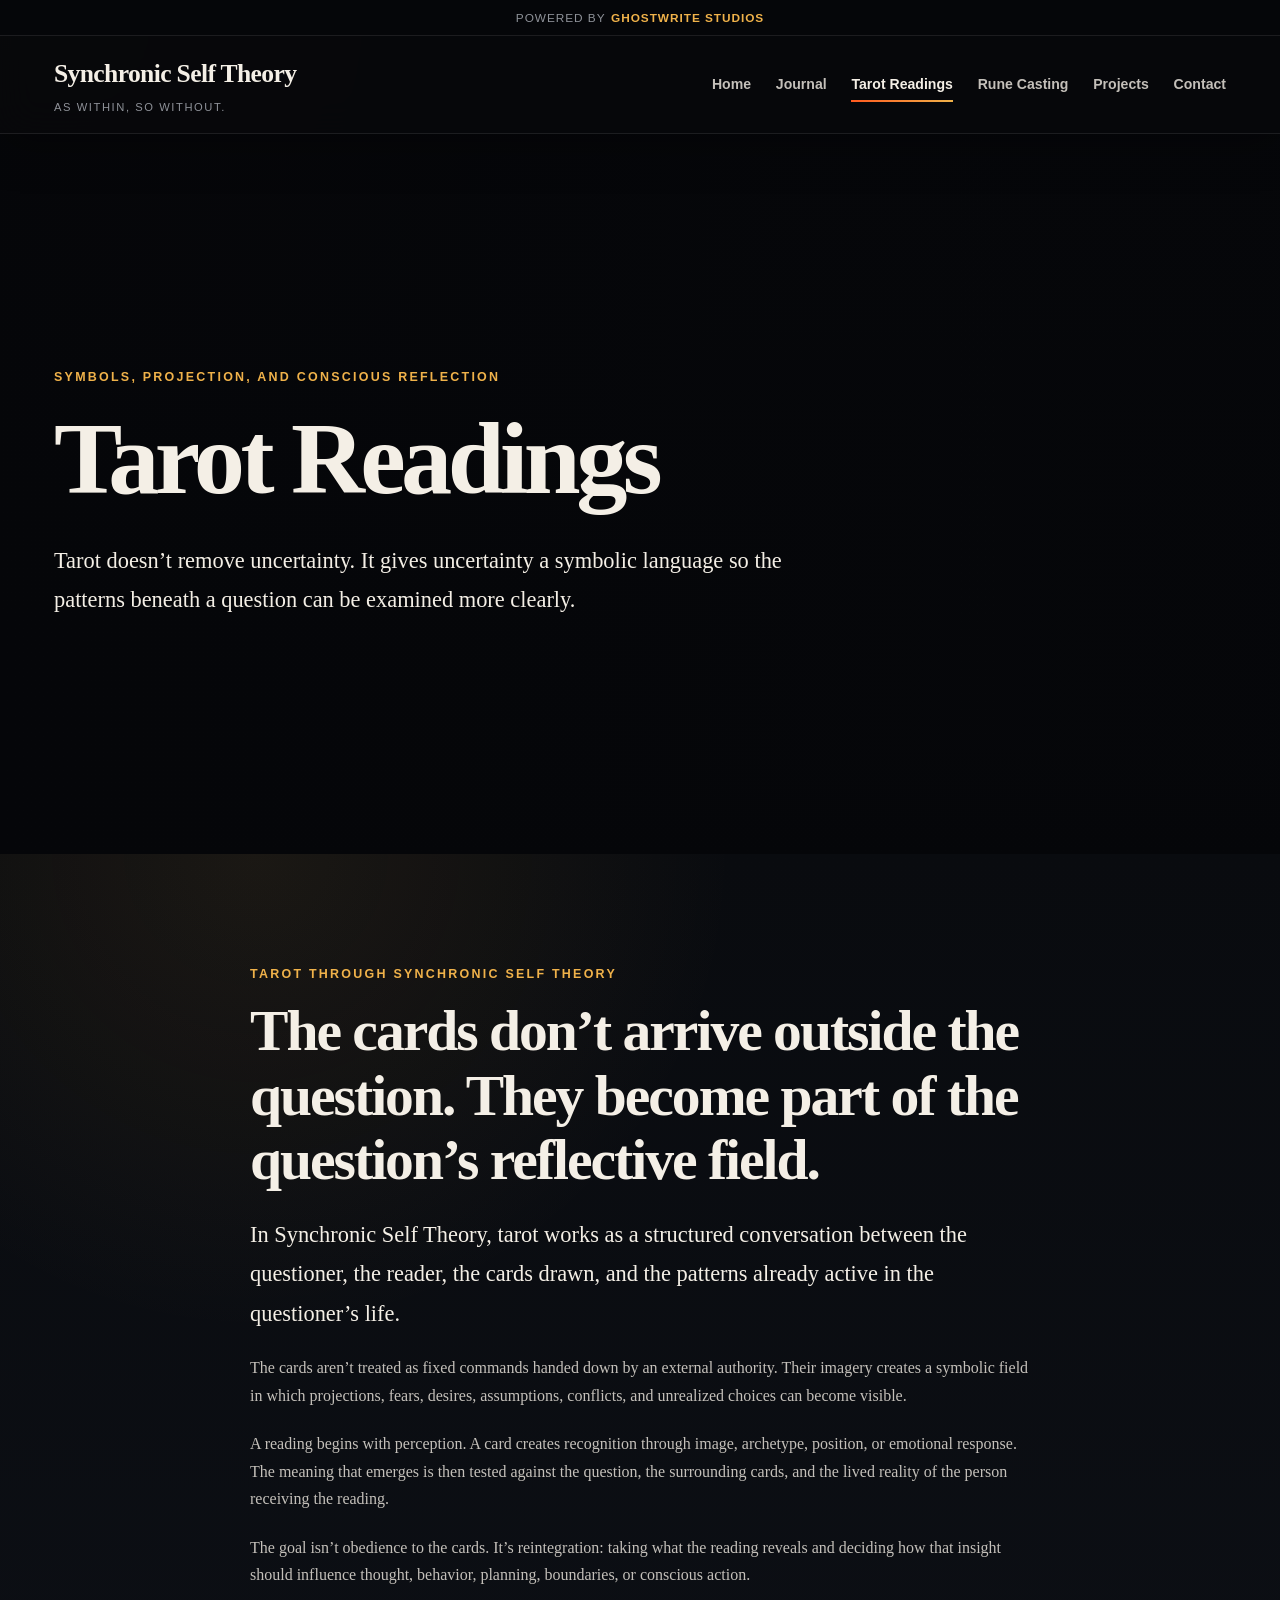
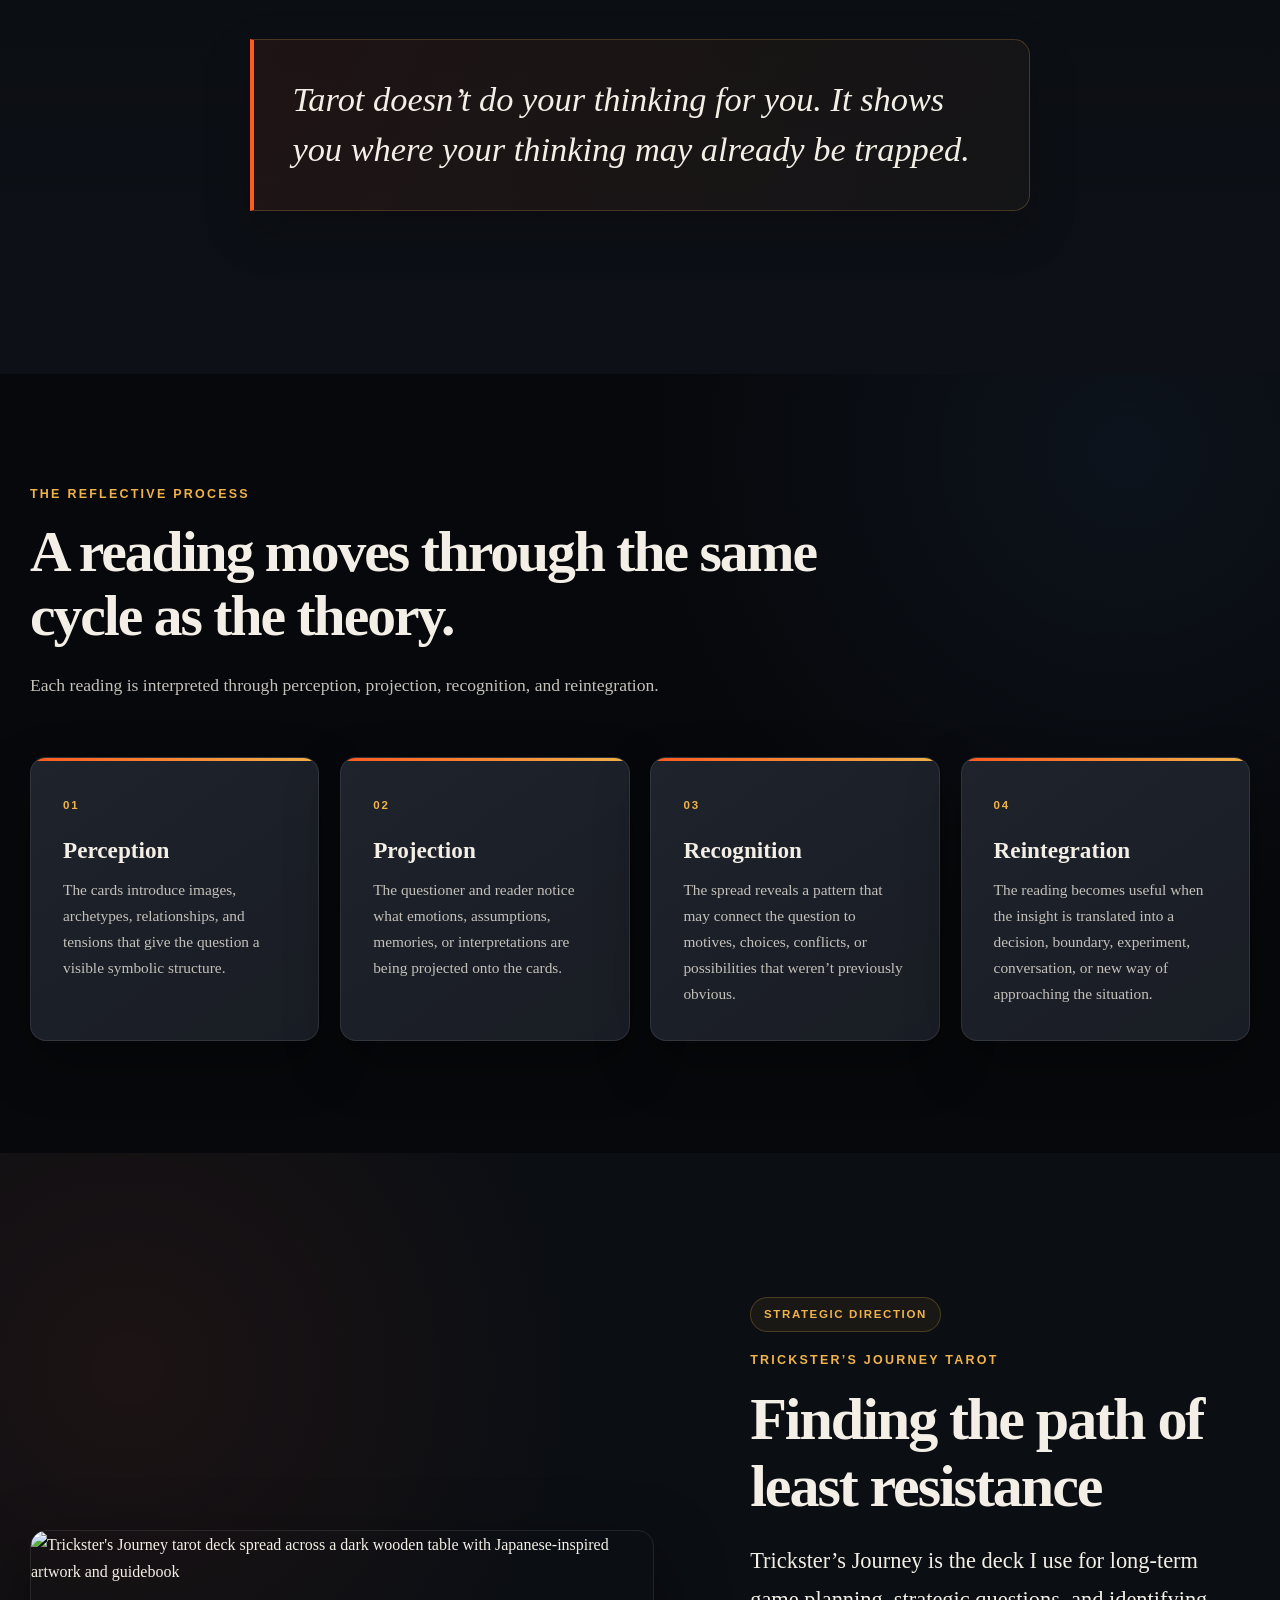
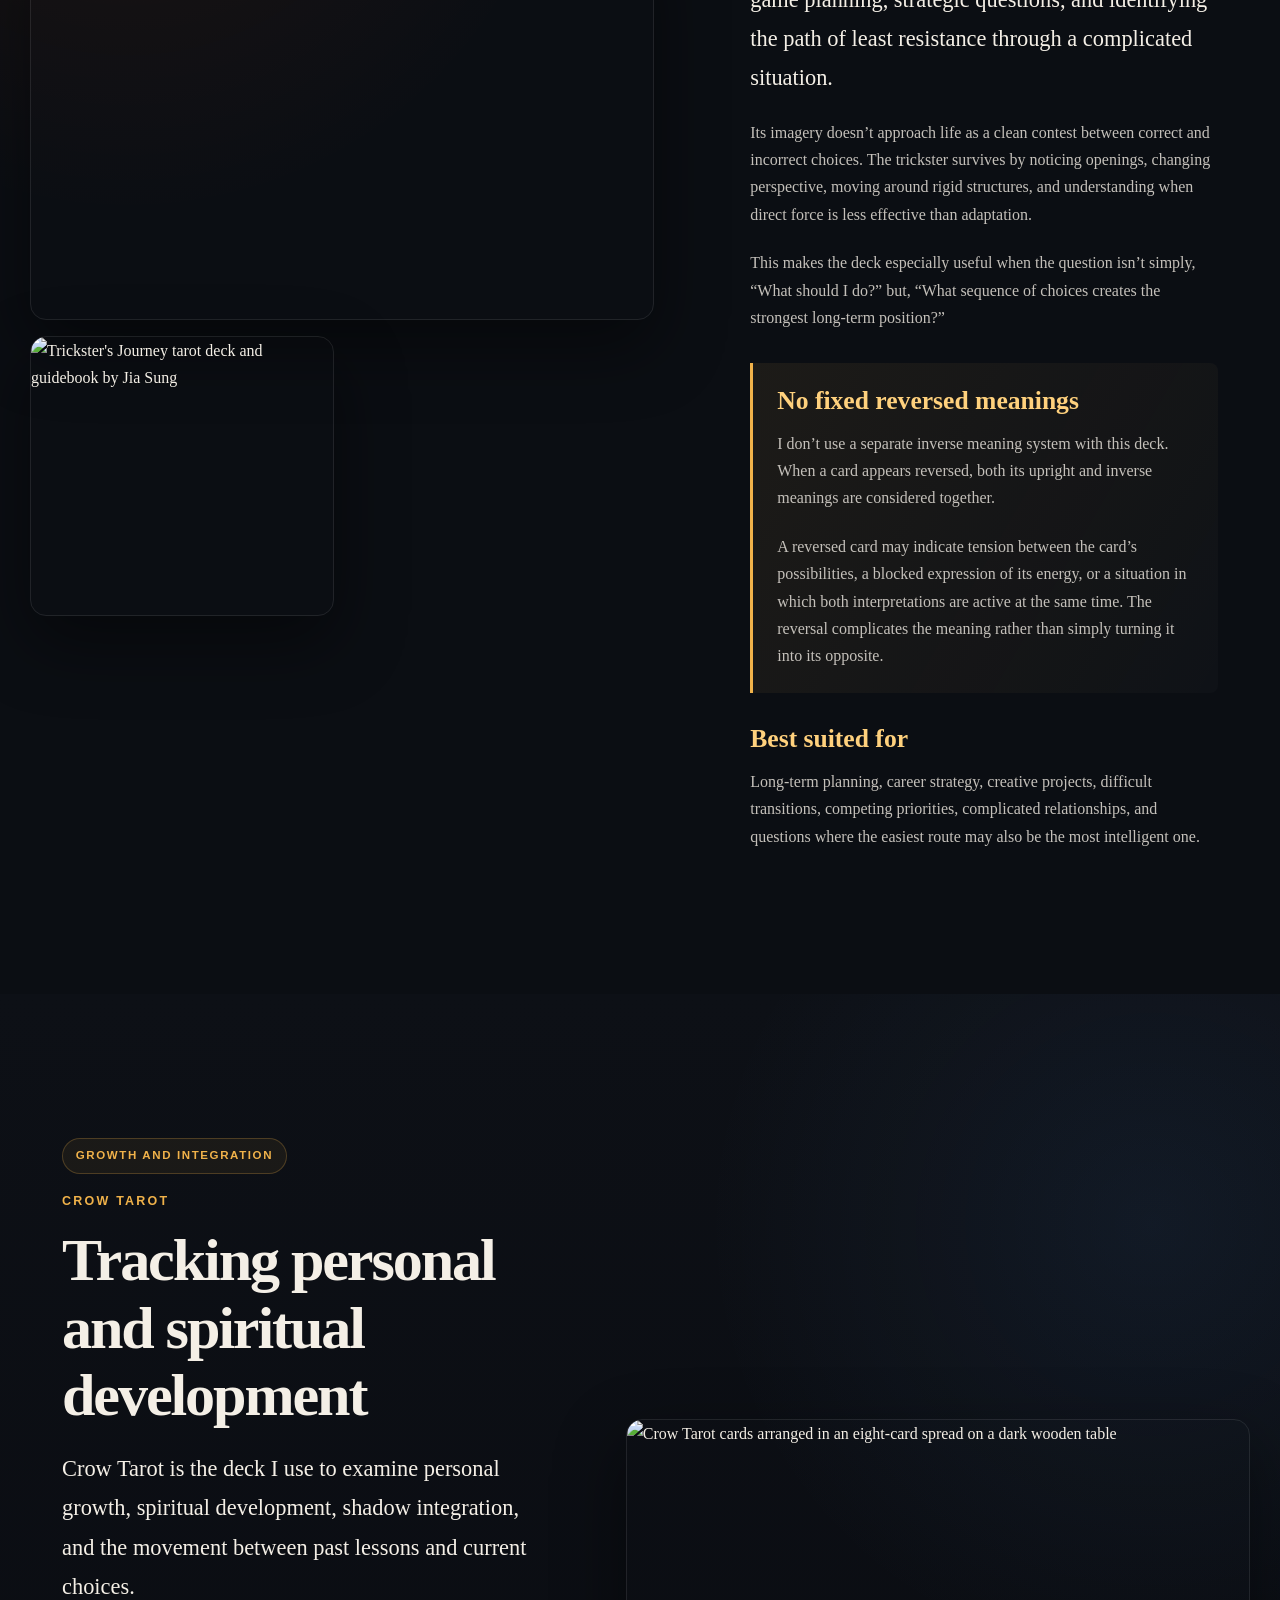
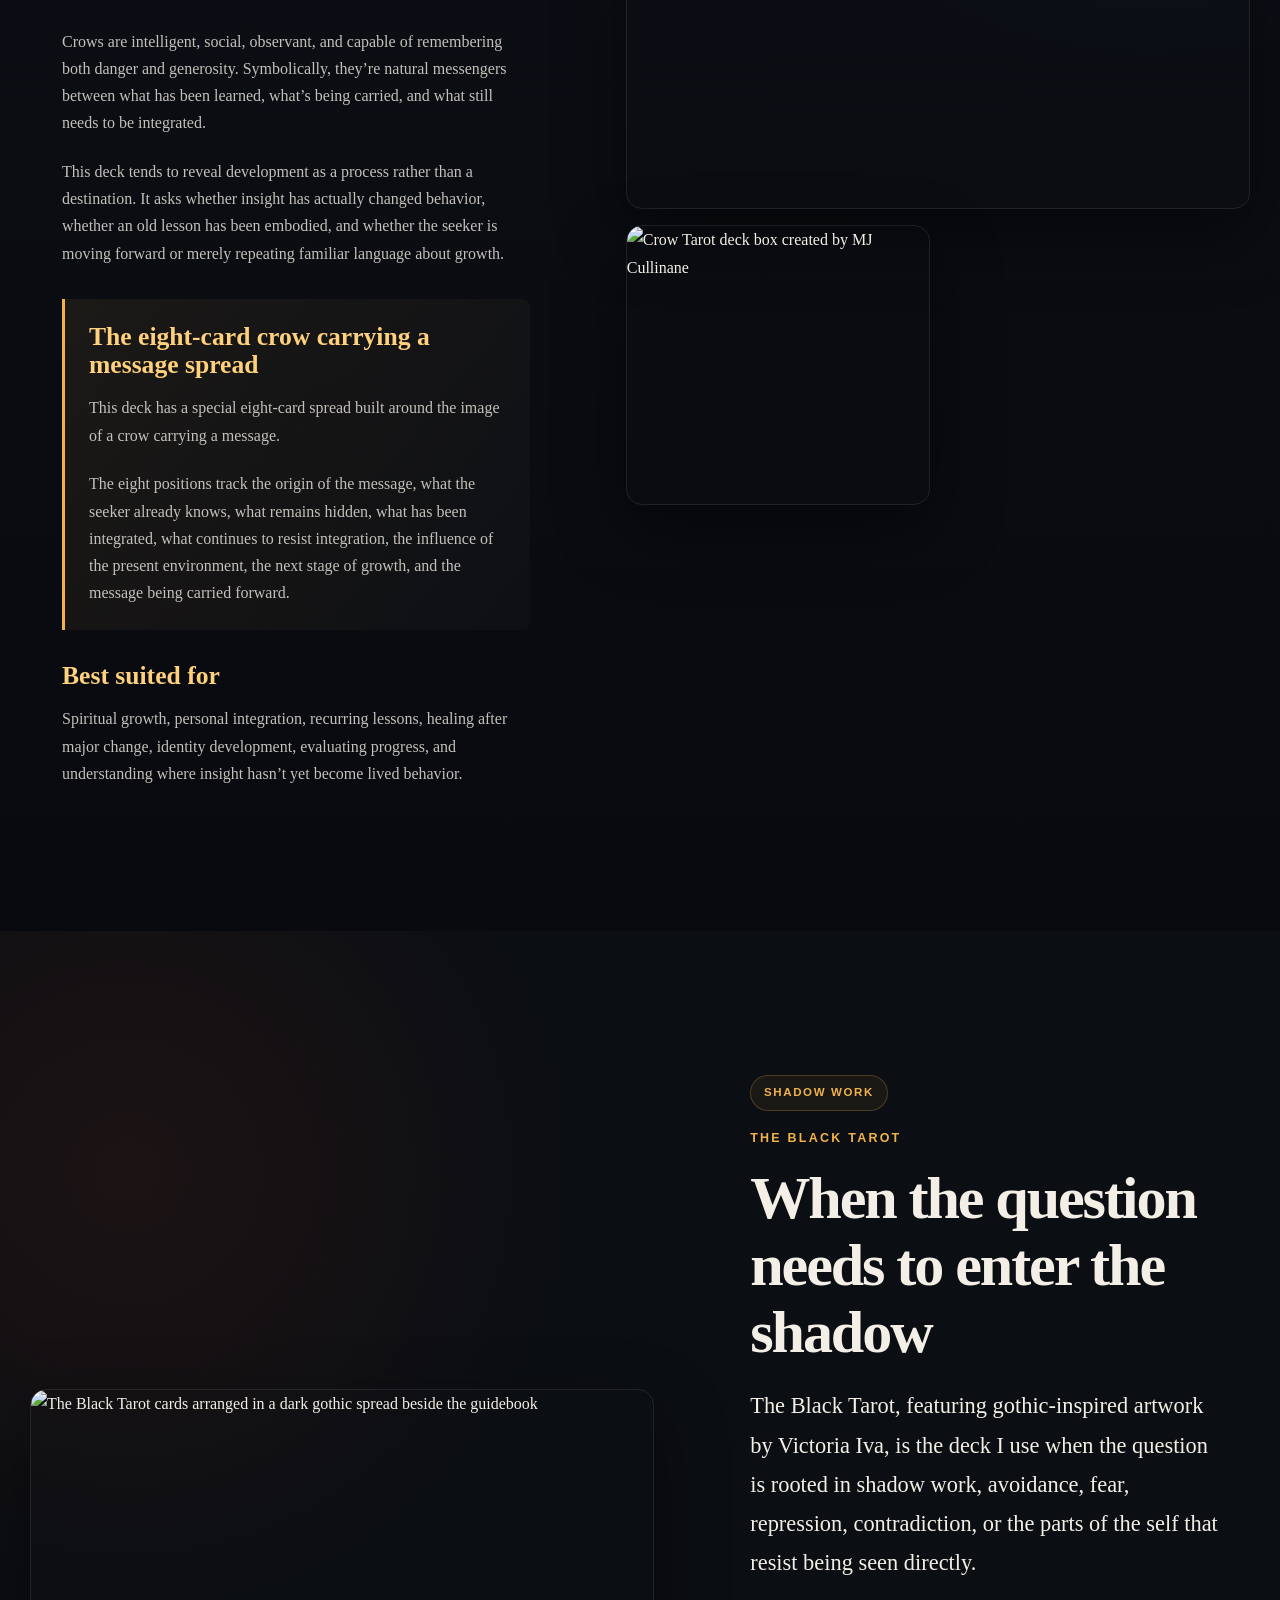
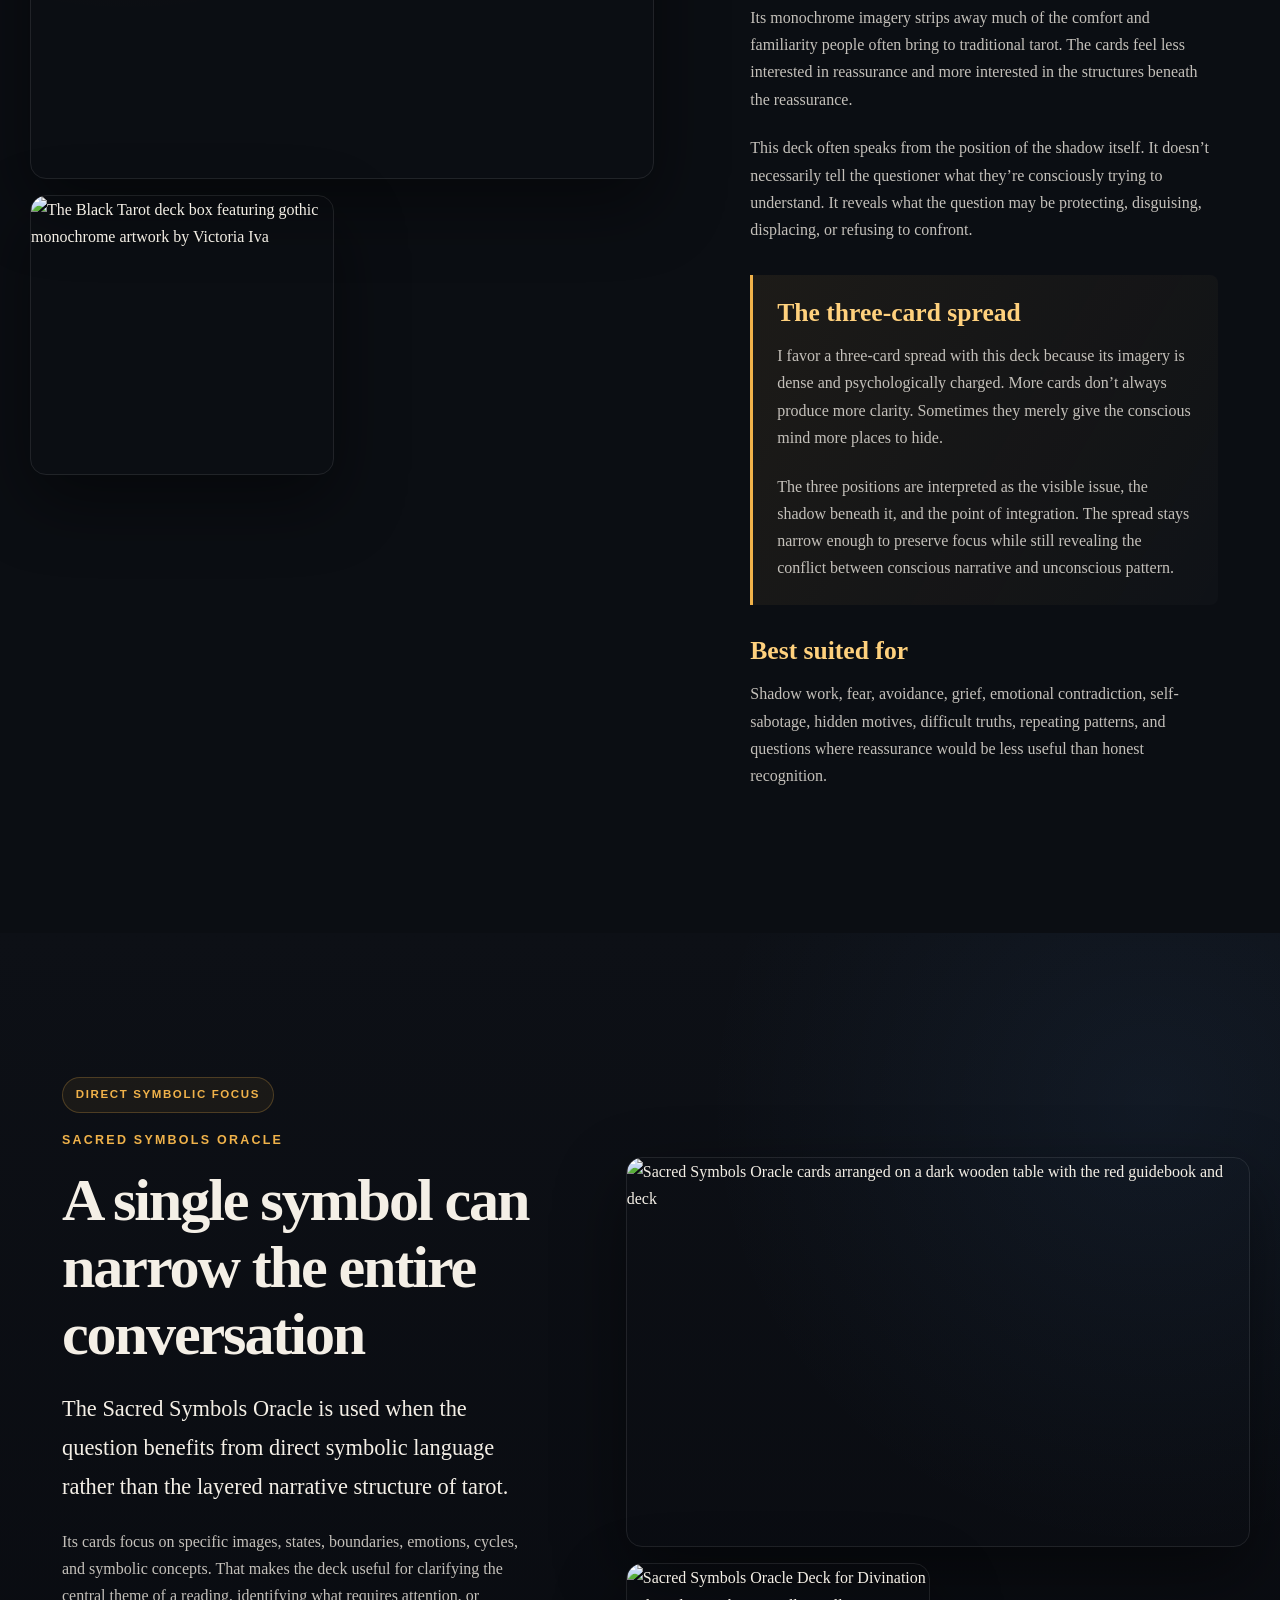
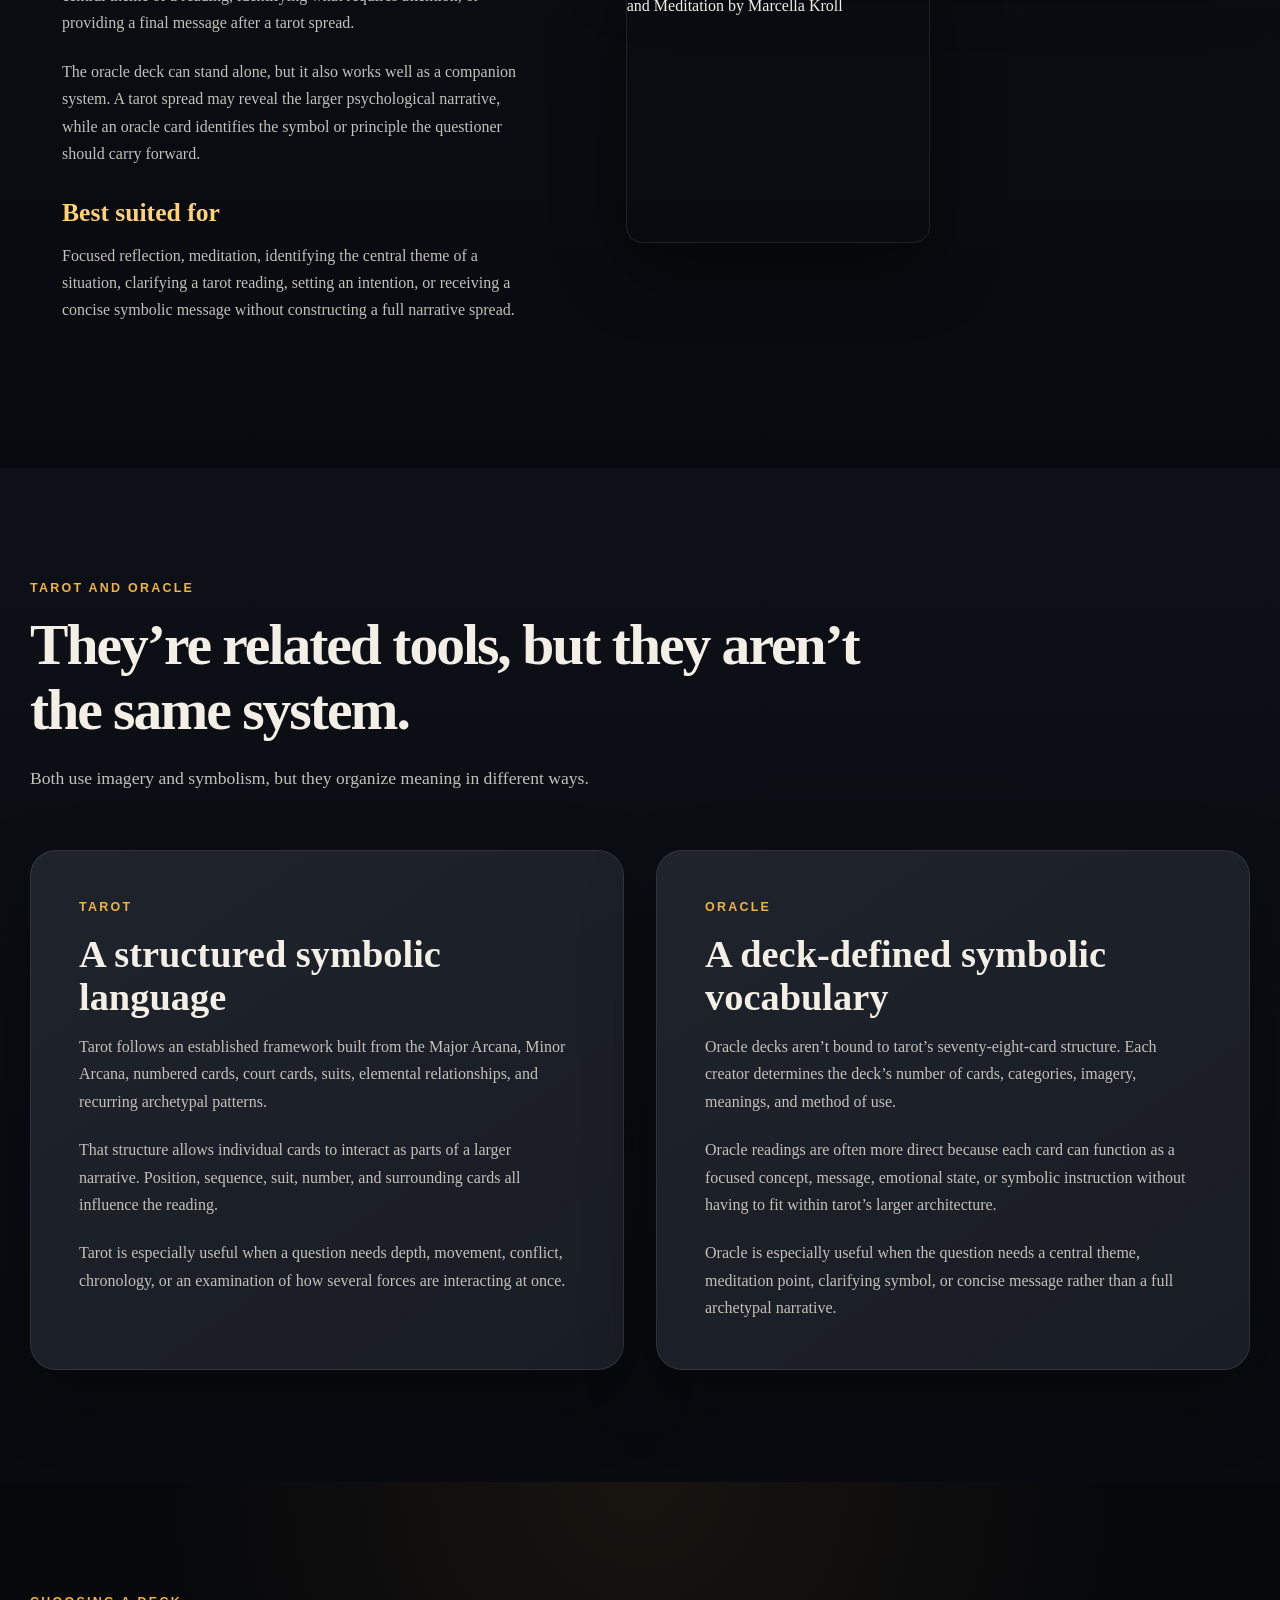
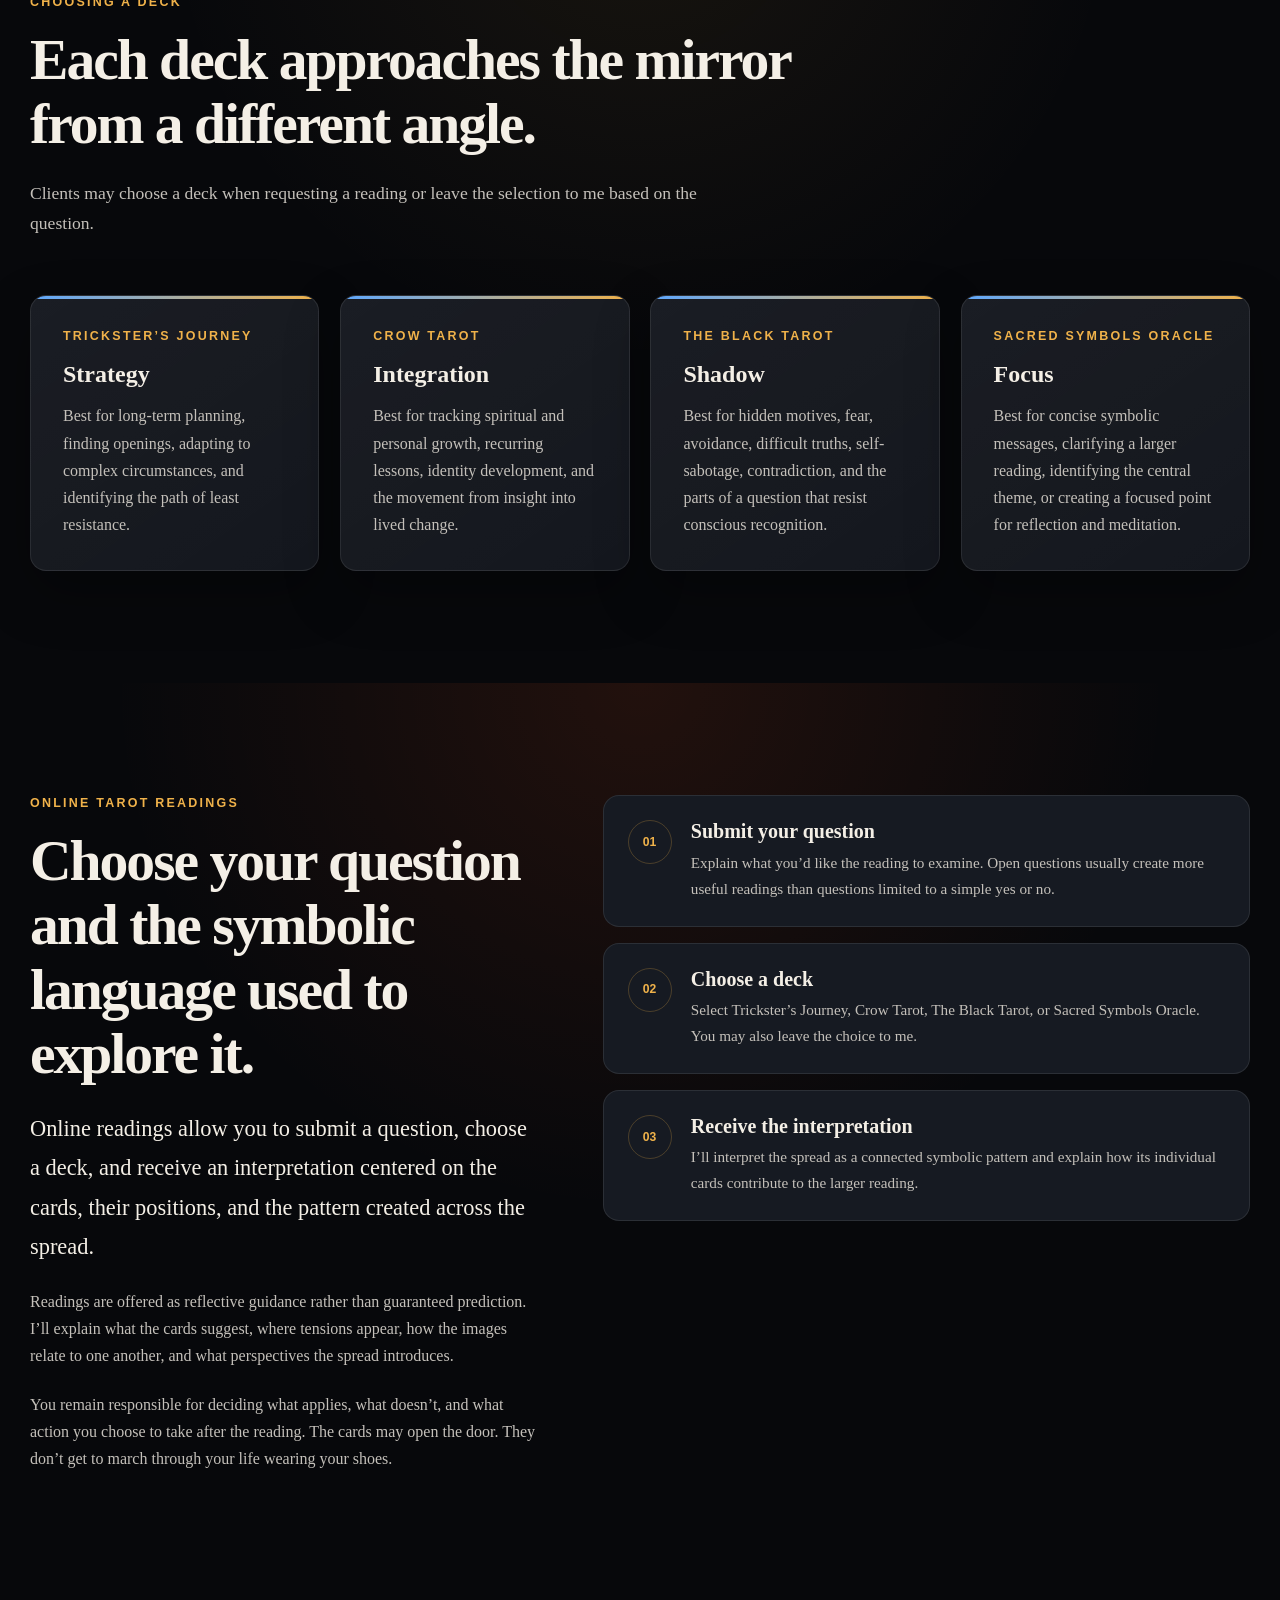
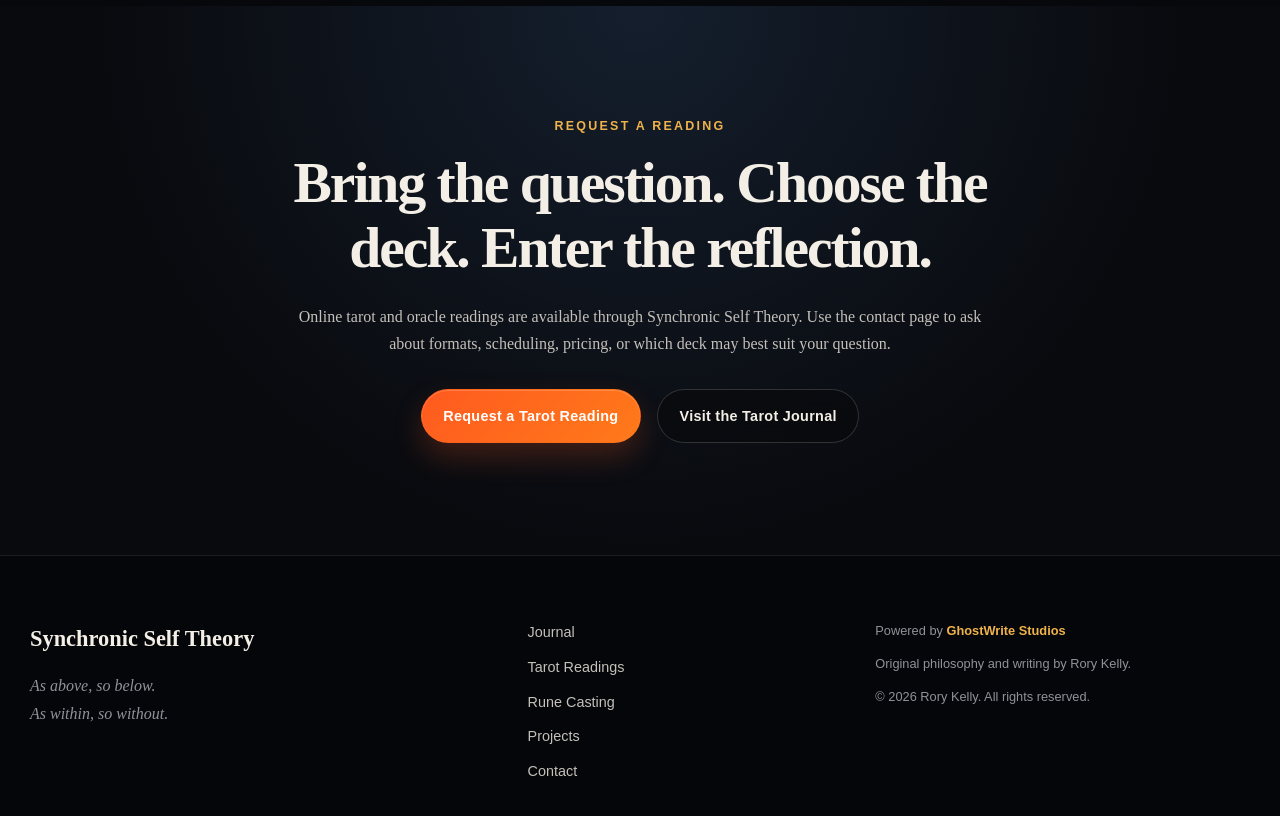
==== pages/tarot.html @ 8499b9e8 "Add Synchronic Self Theory site content" ====
<!DOCTYPE html>
<html lang="en">
<head>
  <meta charset="UTF-8">

  <meta
    name="viewport"
    content="width=device-width, initial-scale=1.0"
  >

  <title>
    Tarot Readings | Synchronic Self Theory
  </title>

  <meta
    name="description"
    content="Explore tarot through Synchronic Self Theory, learn about Rory Kelly's Trickster's Journey, Crow Tarot, Black Tarot, and Sacred Symbols Oracle decks, and request an online tarot reading."
  >

  <meta
    name="keywords"
    content="tarot readings, online tarot reading, Synchronic Self Theory, Trickster's Journey Tarot, Crow Tarot, Black Tarot, Sacred Symbols Oracle, shadow work, tarot deck choice, Rory Kelly"
  >

  <meta name="author" content="Rory Kelly">

  <meta
    property="og:title"
    content="Tarot Readings | Synchronic Self Theory"
  >

  <meta
    property="og:description"
    content="Tarot as a reflective system for projection, recognition, integration, and conscious choice."
  >

  <meta
    property="og:type"
    content="website"
  >

  <meta
    property="og:url"
    content="https://synchronicselftheory.com/pages/tarot.html"
  >

  <meta
    property="og:image"
    content="https://synchronicselftheory.com/trickster-spread(1).png"
  >

  <link
    rel="canonical"
    href="https://synchronicselftheory.com/pages/tarot.html"
  >

  <link
    rel="stylesheet"
    href="../styles.css"
  >

  <style>
    /* ======================================================
       TAROT PAGE
       These styles apply only to pages/tarot.html.
       ====================================================== */

    .tarot-hero {
      position: relative;
      display: grid;
      min-height: 720px;
      overflow: hidden;
      place-items: center;
      isolation: isolate;
    }

    .tarot-hero::before {
      position: absolute;
      inset: 0;
      z-index: -3;
      background-image: url("../trickster-spread(1).png");
      background-position: center 48%;
      background-size: cover;
      content: "";
      filter:
        brightness(0.45)
        contrast(1.08)
        saturate(0.82);
      transform: scale(1.025);
    }

    .tarot-hero::after {
      position: absolute;
      inset: 0;
      z-index: -2;
      background:
        linear-gradient(
          90deg,
          rgba(5, 6, 9, 0.98) 0%,
          rgba(5, 6, 9, 0.84) 46%,
          rgba(5, 6, 9, 0.48) 76%,
          rgba(5, 6, 9, 0.66) 100%
        ),
        linear-gradient(
          180deg,
          rgba(5, 6, 9, 0.12) 0%,
          rgba(5, 6, 9, 0.34) 56%,
          rgba(5, 6, 9, 0.98) 100%
        );
      content: "";
    }

    .tarot-hero-inner {
      width: min(100%, var(--max-width));
      margin: 0 auto;
      padding: 8rem 1.5rem;
    }

    .tarot-hero-copy {
      max-width: 860px;
    }

    .tarot-hero h1 {
      margin-bottom: 1.5rem;
      font-size: clamp(3.5rem, 8vw, 7.3rem);
    }

    .tarot-hero .lead {
      max-width: 760px;
      margin-bottom: 0;
    }

    .tarot-introduction {
      background:
        radial-gradient(
          circle at 20% 0%,
          rgba(240, 178, 74, 0.08),
          transparent 30rem
        ),
        linear-gradient(
          180deg,
          #090b0f,
          #0d1016
        );
    }

    .tarot-introduction .section-inner {
      max-width: 900px;
    }

    .sst-process-section {
      background:
        radial-gradient(
          circle at 88% 10%,
          rgba(94, 168, 255, 0.07),
          transparent 30rem
        ),
        var(--background);
    }

    .sst-process-grid {
      display: grid;
      gap: 1.3rem;
      grid-template-columns: repeat(4, minmax(0, 1fr));
    }

    .sst-process-card {
      position: relative;
      padding: 2rem;
      overflow: hidden;
      border: 1px solid var(--border-subtle);
      border-radius: var(--radius-medium);
      background:
        linear-gradient(
          145deg,
          rgba(255, 255, 255, 0.04),
          rgba(255, 255, 255, 0.01)
        ),
        var(--background-card);
      box-shadow: 0 22px 55px rgba(0, 0, 0, 0.3);
    }

    .sst-process-card::before {
      position: absolute;
      top: 0;
      right: 0;
      left: 0;
      height: 3px;
      background: linear-gradient(
        90deg,
        var(--fire),
        var(--gold)
      );
      content: "";
    }

    .sst-process-number {
      display: inline-block;
      margin-bottom: 1.3rem;
      color: var(--gold);
      font-family:
        Arial,
        Helvetica,
        sans-serif;
      font-size: 0.72rem;
      font-weight: 800;
      letter-spacing: 0.16em;
    }

    .sst-process-card h3 {
      font-size: 1.45rem;
    }

    .sst-process-card p {
      margin-bottom: 0;
      font-size: 0.96rem;
    }

    .deck-section {
      background:
        radial-gradient(
          circle at 10% 15%,
          rgba(255, 90, 31, 0.07),
          transparent 28rem
        ),
        #0b0e13;
    }

    .deck-section-alt {
      background:
        radial-gradient(
          circle at 90% 15%,
          rgba(94, 168, 255, 0.07),
          transparent 28rem
        ),
        linear-gradient(
          180deg,
          #0d1016,
          #080a0f
        );
    }

    .deck-layout {
      display: grid;
      align-items: center;
      gap: 4rem;
      grid-template-columns:
        minmax(0, 1.08fr)
        minmax(0, 0.92fr);
    }

    .deck-layout.reverse {
      grid-template-columns:
        minmax(0, 0.92fr)
        minmax(0, 1.08fr);
    }

    .deck-layout.reverse .deck-gallery {
      order: 2;
    }

    .deck-layout.reverse .deck-copy {
      order: 1;
    }

    .deck-gallery {
      display: grid;
      gap: 1rem;
      grid-template-columns: repeat(2, minmax(0, 1fr));
    }

    .deck-gallery figure {
      margin: 0;
    }

    .deck-gallery img {
      width: 100%;
      height: 100%;
      min-height: 280px;
      border: 1px solid var(--border-subtle);
      border-radius: var(--radius-medium);
      box-shadow: 0 26px 70px rgba(0, 0, 0, 0.45);
      object-fit: cover;
      transition:
        transform var(--transition),
        border-color var(--transition),
        box-shadow var(--transition);
    }

    .deck-gallery img:hover {
      border-color: rgba(240, 178, 74, 0.34);
      box-shadow:
        0 32px 78px rgba(0, 0, 0, 0.56),
        0 0 30px rgba(240, 178, 74, 0.05);
      transform: translateY(-4px);
    }

    .deck-gallery figure:first-child {
      grid-column: 1 / -1;
    }

    .deck-gallery figure:first-child img {
      aspect-ratio: 16 / 10;
    }

    .deck-gallery figure:last-child img {
      aspect-ratio: 4 / 3;
    }

    .deck-copy {
      padding: clamp(1rem, 3vw, 2rem);
    }

    .deck-copy h2 {
      margin-bottom: 1.3rem;
      font-size: clamp(2.3rem, 4.7vw, 4.3rem);
    }

    .deck-copy h3 {
      margin-top: 2rem;
      color: var(--gold-soft);
    }

    .deck-copy p:last-child {
      margin-bottom: 0;
    }

    .deck-label {
      display: inline-flex;
      margin-bottom: 1.2rem;
      padding: 0.45rem 0.8rem;
      border: 1px solid rgba(240, 178, 74, 0.24);
      border-radius: 999px;
      background: rgba(240, 178, 74, 0.06);
      color: var(--gold);
      font-family:
        Arial,
        Helvetica,
        sans-serif;
      font-size: 0.72rem;
      font-weight: 800;
      letter-spacing: 0.14em;
      text-transform: uppercase;
    }

    .reading-method {
      margin-top: 2rem;
      padding: 1.5rem;
      border-left: 3px solid var(--gold);
      border-radius: 0 var(--radius-small) var(--radius-small) 0;
      background:
        linear-gradient(
          120deg,
          rgba(240, 178, 74, 0.08),
          rgba(255, 255, 255, 0.015)
        );
    }

    .reading-method h3 {
      margin-top: 0;
    }

    .reading-method p:last-child {
      margin-bottom: 0;
    }

    .deck-comparison-section {
      background:
        radial-gradient(
          circle at 50% 0%,
          rgba(240, 178, 74, 0.07),
          transparent 30rem
        ),
        var(--background);
    }

    .deck-comparison-grid {
      display: grid;
      gap: 1.3rem;
      grid-template-columns: repeat(4, minmax(0, 1fr));
    }

    .deck-comparison-card {
      position: relative;
      padding: 2rem;
      overflow: hidden;
      border: 1px solid var(--border-subtle);
      border-radius: var(--radius-medium);
      background:
        linear-gradient(
          145deg,
          rgba(255, 255, 255, 0.035),
          rgba(255, 255, 255, 0.008)
        ),
        var(--background-raised);
      box-shadow: 0 22px 55px rgba(0, 0, 0, 0.3);
    }

    .deck-comparison-card::before {
      position: absolute;
      top: 0;
      right: 0;
      left: 0;
      height: 3px;
      background: linear-gradient(
        90deg,
        var(--storm),
        var(--gold)
      );
      content: "";
    }

    .deck-comparison-card h3 {
      margin-top: 0.6rem;
      font-size: 1.5rem;
    }

    .deck-comparison-card p:last-child {
      margin-bottom: 0;
    }

    .tarot-oracle-section {
      background:
        linear-gradient(
          180deg,
          #0d1016,
          #080a0f
        );
    }

    .tarot-oracle-layout {
      display: grid;
      gap: 2rem;
      grid-template-columns: repeat(2, minmax(0, 1fr));
    }

    .system-card {
      padding: clamp(2rem, 4vw, 3rem);
      border: 1px solid var(--border-subtle);
      border-radius: var(--radius-large);
      background:
        linear-gradient(
          145deg,
          rgba(255, 255, 255, 0.04),
          rgba(255, 255, 255, 0.01)
        ),
        var(--background-card);
      box-shadow: 0 26px 68px rgba(0, 0, 0, 0.34);
    }

    .system-card h3 {
      font-size: clamp(1.9rem, 3vw, 2.8rem);
    }

    .system-card p:last-child {
      margin-bottom: 0;
    }

    .reading-service-section {
      background:
        radial-gradient(
          circle at 50% 0%,
          rgba(255, 90, 31, 0.11),
          transparent 33rem
        ),
        var(--background);
    }

    .reading-service-layout {
      display: grid;
      align-items: start;
      gap: 4rem;
      grid-template-columns:
        minmax(0, 0.88fr)
        minmax(0, 1.12fr);
    }

    .reading-process {
      display: grid;
      gap: 1rem;
    }

    .reading-step {
      display: grid;
      padding: 1.5rem;
      border: 1px solid var(--border-subtle);
      border-radius: var(--radius-medium);
      background: var(--background-card);
      gap: 1.2rem;
      grid-template-columns: auto minmax(0, 1fr);
    }

    .reading-step-number {
      display: grid;
      width: 44px;
      height: 44px;
      border: 1px solid rgba(240, 178, 74, 0.24);
      border-radius: 50%;
      color: var(--gold);
      font-family:
        Arial,
        Helvetica,
        sans-serif;
      font-size: 0.76rem;
      font-weight: 800;
      place-items: center;
    }

    .reading-step h3 {
      margin-bottom: 0.45rem;
      font-size: 1.25rem;
    }

    .reading-step p {
      margin-bottom: 0;
      font-size: 0.95rem;
    }

    .tarot-cta {
      overflow: hidden;
      background:
        radial-gradient(
          circle at 50% 0%,
          rgba(94, 168, 255, 0.13),
          transparent 34rem
        ),
        #090a0e;
      text-align: center;
    }

    .tarot-cta p:not(.section-label) {
      max-width: 720px;
      margin-right: auto;
      margin-left: auto;
    }

    .tarot-cta-actions {
      display: flex;
      flex-wrap: wrap;
      justify-content: center;
      gap: 1rem;
      margin-top: 2rem;
    }

    @media (max-width: 1050px) {
      .sst-process-grid,
      .deck-comparison-grid {
        grid-template-columns: repeat(2, minmax(0, 1fr));
      }
    }

    @media (max-width: 980px) {
      .deck-layout,
      .deck-layout.reverse,
      .reading-service-layout {
        grid-template-columns: 1fr;
      }

      .deck-layout.reverse .deck-gallery,
      .deck-layout.reverse .deck-copy {
        order: initial;
      }

      .tarot-oracle-layout {
        grid-template-columns: 1fr;
      }
    }

    @media (max-width: 700px) {
      .tarot-hero {
        min-height: 620px;
      }

      .tarot-hero-inner {
        padding-top: 7rem;
        padding-bottom: 7rem;
      }

      .sst-process-grid,
      .deck-comparison-grid {
        grid-template-columns: 1fr;
      }

      .deck-gallery {
        grid-template-columns: 1fr;
      }

      .deck-gallery figure:first-child {
        grid-column: auto;
      }

      .deck-gallery figure:first-child img,
      .deck-gallery figure:last-child img {
        aspect-ratio: 4 / 3;
      }

      .tarot-cta-actions {
        align-items: stretch;
        flex-direction: column;
      }

      .tarot-cta-actions .button {
        width: 100%;
      }
    }
  </style>
</head>

<body>

  <!-- ======================================================
       SITE HEADER
       ====================================================== -->

  <header class="site-header">

    <div class="studio-credit studio-credit-top">
      <span>Powered by</span>

      <a
        href="https://ghostwritestudios.com/"
        target="_blank"
        rel="noopener noreferrer"
      >
        GhostWrite Studios
      </a>
    </div>

    <div class="header-inner">

      <a
        class="site-identity"
        href="../index.html"
        aria-label="Synchronic Self Theory home"
      >
        <span class="site-name">
          Synchronic Self Theory
        </span>

        <span class="site-motto">
          As within, so without.
        </span>
      </a>

      <button
        class="menu-toggle"
        type="button"
        aria-label="Open navigation menu"
        aria-expanded="false"
        aria-controls="primary-navigation"
      >
        <span></span>
        <span></span>
        <span></span>
      </button>

      <nav
        id="primary-navigation"
        class="primary-navigation"
        aria-label="Primary navigation"
      >
        <a href="../index.html">
          Home
        </a>

        <a href="journal.html">
          Journal
        </a>

        <a
          class="active"
          href="tarot.html"
        >
          Tarot Readings
        </a>

        <a href="runes.html">
          Rune Casting
        </a>

        <a href="projects.html">
          Projects
        </a>

        <a href="contact.html">
          Contact
        </a>
      </nav>

    </div>

  </header>


  <main>

    <!-- ======================================================
         HERO
         ====================================================== -->

    <section class="tarot-hero">

      <div class="tarot-hero-inner">

        <div class="tarot-hero-copy">

          <p class="eyebrow">
            Symbols, projection, and conscious reflection
          </p>

          <h1>
            Tarot Readings
          </h1>

          <p class="lead">
            Tarot doesn’t remove uncertainty. It gives uncertainty a
            symbolic language so the patterns beneath a question can be
            examined more clearly.
          </p>

        </div>

      </div>

    </section>


    <!-- ======================================================
         TAROT THROUGH SST
         ====================================================== -->

    <section class="section tarot-introduction">

      <div class="section-inner narrow">

        <p class="section-label">
          Tarot Through Synchronic Self Theory
        </p>

        <h2>
          The cards don’t arrive outside the question. They become part
          of the question’s reflective field.
        </h2>

        <p class="lead">
          In Synchronic Self Theory, tarot works as a structured
          conversation between the questioner, the reader, the cards
          drawn, and the patterns already active in the questioner’s
          life.
        </p>

        <p>
          The cards aren’t treated as fixed commands handed down by an
          external authority. Their imagery creates a symbolic field in
          which projections, fears, desires, assumptions, conflicts,
          and unrealized choices can become visible.
        </p>

        <p>
          A reading begins with perception. A card creates recognition
          through image, archetype, position, or emotional response.
          The meaning that emerges is then tested against the question,
          the surrounding cards, and the lived reality of the person
          receiving the reading.
        </p>

        <p>
          The goal isn’t obedience to the cards. It’s reintegration:
          taking what the reading reveals and deciding how that insight
          should influence thought, behavior, planning, boundaries, or
          conscious action.
        </p>

        <blockquote class="featured-quote">
          <p>
            Tarot doesn’t do your thinking for you. It shows you where
            your thinking may already be trapped.
          </p>
        </blockquote>

      </div>

    </section>


    <!-- ======================================================
         SST READING PROCESS
         ====================================================== -->

    <section class="section sst-process-section">

      <div class="section-inner">

        <div class="section-heading">

          <p class="section-label">
            The Reflective Process
          </p>

          <h2>
            A reading moves through the same cycle as the theory.
          </h2>

          <p>
            Each reading is interpreted through perception, projection,
            recognition, and reintegration.
          </p>

        </div>

        <div class="sst-process-grid">

          <article class="sst-process-card">

            <span class="sst-process-number">
              01
            </span>

            <h3>
              Perception
            </h3>

            <p>
              The cards introduce images, archetypes, relationships,
              and tensions that give the question a visible symbolic
              structure.
            </p>

          </article>


          <article class="sst-process-card">

            <span class="sst-process-number">
              02
            </span>

            <h3>
              Projection
            </h3>

            <p>
              The questioner and reader notice what emotions,
              assumptions, memories, or interpretations are being
              projected onto the cards.
            </p>

          </article>


          <article class="sst-process-card">

            <span class="sst-process-number">
              03
            </span>

            <h3>
              Recognition
            </h3>

            <p>
              The spread reveals a pattern that may connect the
              question to motives, choices, conflicts, or possibilities
              that weren’t previously obvious.
            </p>

          </article>


          <article class="sst-process-card">

            <span class="sst-process-number">
              04
            </span>

            <h3>
              Reintegration
            </h3>

            <p>
              The reading becomes useful when the insight is translated
              into a decision, boundary, experiment, conversation, or
              new way of approaching the situation.
            </p>

          </article>

        </div>

      </div>

    </section>


    <!-- ======================================================
         TRICKSTER'S JOURNEY
         ====================================================== -->

    <section class="section deck-section">

      <div class="section-inner deck-layout">

        <div class="deck-gallery">

          <figure>
            <img
              src="../trickster-spread(1).png"
              alt="Trickster's Journey tarot deck spread across a dark wooden table with Japanese-inspired artwork and guidebook"
              loading="lazy"
            >
          </figure>

          <figure>
            <img
              src="../trickster-deck(1).png"
              alt="Trickster's Journey tarot deck and guidebook by Jia Sung"
              loading="lazy"
            >
          </figure>

        </div>

        <div class="deck-copy">

          <span class="deck-label">
            Strategic Direction
          </span>

          <p class="section-label">
            Trickster’s Journey Tarot
          </p>

          <h2>
            Finding the path of least resistance
          </h2>

          <p class="lead">
            Trickster’s Journey is the deck I use for long-term game
            planning, strategic questions, and identifying the path of
            least resistance through a complicated situation.
          </p>

          <p>
            Its imagery doesn’t approach life as a clean contest between
            correct and incorrect choices. The trickster survives by
            noticing openings, changing perspective, moving around
            rigid structures, and understanding when direct force is
            less effective than adaptation.
          </p>

          <p>
            This makes the deck especially useful when the question
            isn’t simply, “What should I do?” but, “What sequence of
            choices creates the strongest long-term position?”
          </p>

          <div class="reading-method">

            <h3>
              No fixed reversed meanings
            </h3>

            <p>
              I don’t use a separate inverse meaning system with this
              deck. When a card appears reversed, both its upright and
              inverse meanings are considered together.
            </p>

            <p>
              A reversed card may indicate tension between the card’s
              possibilities, a blocked expression of its energy, or a
              situation in which both interpretations are active at the
              same time. The reversal complicates the meaning rather
              than simply turning it into its opposite.
            </p>

          </div>

          <h3>
            Best suited for
          </h3>

          <p>
            Long-term planning, career strategy, creative projects,
            difficult transitions, competing priorities, complicated
            relationships, and questions where the easiest route may
            also be the most intelligent one.
          </p>

        </div>

      </div>

    </section>


    <!-- ======================================================
         CROW TAROT
         ====================================================== -->

    <section class="section deck-section-alt">

      <div class="section-inner deck-layout reverse">

        <div class="deck-gallery">

          <figure>
            <img
              src="../crow-spread(1).png"
              alt="Crow Tarot cards arranged in an eight-card spread on a dark wooden table"
              loading="lazy"
            >
          </figure>

          <figure>
            <img
              src="../crow-deck(1).png"
              alt="Crow Tarot deck box created by MJ Cullinane"
              loading="lazy"
            >
          </figure>

        </div>

        <div class="deck-copy">

          <span class="deck-label">
            Growth and Integration
          </span>

          <p class="section-label">
            Crow Tarot
          </p>

          <h2>
            Tracking personal and spiritual development
          </h2>

          <p class="lead">
            Crow Tarot is the deck I use to examine personal growth,
            spiritual development, shadow integration, and the movement
            between past lessons and current choices.
          </p>

          <p>
            Crows are intelligent, social, observant, and capable of
            remembering both danger and generosity. Symbolically,
            they’re natural messengers between what has been learned,
            what’s being carried, and what still needs to be integrated.
          </p>

          <p>
            This deck tends to reveal development as a process rather
            than a destination. It asks whether insight has actually
            changed behavior, whether an old lesson has been embodied,
            and whether the seeker is moving forward or merely
            repeating familiar language about growth.
          </p>

          <div class="reading-method">

            <h3>
              The eight-card crow carrying a message spread
            </h3>

            <p>
              This deck has a special eight-card spread built around
              the image of a crow carrying a message.
            </p>

            <p>
              The eight positions track the origin of the message, what
              the seeker already knows, what remains hidden, what has
              been integrated, what continues to resist integration,
              the influence of the present environment, the next stage
              of growth, and the message being carried forward.
            </p>

          </div>

          <h3>
            Best suited for
          </h3>

          <p>
            Spiritual growth, personal integration, recurring lessons,
            healing after major change, identity development, evaluating
            progress, and understanding where insight hasn’t yet become
            lived behavior.
          </p>

        </div>

      </div>

    </section>


    <!-- ======================================================
         BLACK TAROT
         ====================================================== -->

    <section class="section deck-section">

      <div class="section-inner deck-layout">

        <div class="deck-gallery">

          <figure>
            <img
              src="../black-spread(1).png"
              alt="The Black Tarot cards arranged in a dark gothic spread beside the guidebook"
              loading="lazy"
            >
          </figure>

          <figure>
            <img
              src="../black-deck(1).png"
              alt="The Black Tarot deck box featuring gothic monochrome artwork by Victoria Iva"
              loading="lazy"
            >
          </figure>

        </div>

        <div class="deck-copy">

          <span class="deck-label">
            Shadow Work
          </span>

          <p class="section-label">
            The Black Tarot
          </p>

          <h2>
            When the question needs to enter the shadow
          </h2>

          <p class="lead">
            The Black Tarot, featuring gothic-inspired artwork by
            Victoria Iva, is the deck I use when the question is rooted
            in shadow work, avoidance, fear, repression, contradiction,
            or the parts of the self that resist being seen directly.
          </p>

          <p>
            Its monochrome imagery strips away much of the comfort and
            familiarity people often bring to traditional tarot. The
            cards feel less interested in reassurance and more
            interested in the structures beneath the reassurance.
          </p>

          <p>
            This deck often speaks from the position of the shadow
            itself. It doesn’t necessarily tell the questioner what
            they’re consciously trying to understand. It reveals what
            the question may be protecting, disguising, displacing, or
            refusing to confront.
          </p>

          <div class="reading-method">

            <h3>
              The three-card spread
            </h3>

            <p>
              I favor a three-card spread with this deck because its
              imagery is dense and psychologically charged. More cards
              don’t always produce more clarity. Sometimes they merely
              give the conscious mind more places to hide.
            </p>

            <p>
              The three positions are interpreted as the visible issue,
              the shadow beneath it, and the point of integration. The
              spread stays narrow enough to preserve focus while still
              revealing the conflict between conscious narrative and
              unconscious pattern.
            </p>

          </div>

          <h3>
            Best suited for
          </h3>

          <p>
            Shadow work, fear, avoidance, grief, emotional contradiction,
            self-sabotage, hidden motives, difficult truths, repeating
            patterns, and questions where reassurance would be less
            useful than honest recognition.
          </p>

        </div>

      </div>

    </section>


    <!-- ======================================================
         SACRED SYMBOLS ORACLE
         ====================================================== -->

    <section class="section deck-section-alt">

      <div class="section-inner deck-layout reverse">

        <div class="deck-gallery">

          <figure>
            <img
              src="../oracle-spread(1).png"
              alt="Sacred Symbols Oracle cards arranged on a dark wooden table with the red guidebook and deck"
              loading="lazy"
            >
          </figure>

          <figure>
            <img
              src="../oracle-deck(1).png"
              alt="Sacred Symbols Oracle Deck for Divination and Meditation by Marcella Kroll"
              loading="lazy"
            >
          </figure>

        </div>

        <div class="deck-copy">

          <span class="deck-label">
            Direct Symbolic Focus
          </span>

          <p class="section-label">
            Sacred Symbols Oracle
          </p>

          <h2>
            A single symbol can narrow the entire conversation
          </h2>

          <p class="lead">
            The Sacred Symbols Oracle is used when the question benefits
            from direct symbolic language rather than the layered
            narrative structure of tarot.
          </p>

          <p>
            Its cards focus on specific images, states, boundaries,
            emotions, cycles, and symbolic concepts. That makes the deck
            useful for clarifying the central theme of a reading,
            identifying what requires attention, or providing a final
            message after a tarot spread.
          </p>

          <p>
            The oracle deck can stand alone, but it also works well as a
            companion system. A tarot spread may reveal the larger
            psychological narrative, while an oracle card identifies
            the symbol or principle the questioner should carry forward.
          </p>

          <h3>
            Best suited for
          </h3>

          <p>
            Focused reflection, meditation, identifying the central
            theme of a situation, clarifying a tarot reading, setting an
            intention, or receiving a concise symbolic message without
            constructing a full narrative spread.
          </p>

        </div>

      </div>

    </section>


    <!-- ======================================================
         TAROT VS ORACLE
         ====================================================== -->

    <section class="section tarot-oracle-section">

      <div class="section-inner">

        <div class="section-heading">

          <p class="section-label">
            Tarot and Oracle
          </p>

          <h2>
            They’re related tools, but they aren’t the same system.
          </h2>

          <p>
            Both use imagery and symbolism, but they organize meaning in
            different ways.
          </p>

        </div>

        <div class="tarot-oracle-layout">

          <article class="system-card">

            <p class="section-label">
              Tarot
            </p>

            <h3>
              A structured symbolic language
            </h3>

            <p>
              Tarot follows an established framework built from the
              Major Arcana, Minor Arcana, numbered cards, court cards,
              suits, elemental relationships, and recurring archetypal
              patterns.
            </p>

            <p>
              That structure allows individual cards to interact as
              parts of a larger narrative. Position, sequence, suit,
              number, and surrounding cards all influence the reading.
            </p>

            <p>
              Tarot is especially useful when a question needs depth,
              movement, conflict, chronology, or an examination of how
              several forces are interacting at once.
            </p>

          </article>


          <article class="system-card">

            <p class="section-label">
              Oracle
            </p>

            <h3>
              A deck-defined symbolic vocabulary
            </h3>

            <p>
              Oracle decks aren’t bound to tarot’s seventy-eight-card
              structure. Each creator determines the deck’s number of
              cards, categories, imagery, meanings, and method of use.
            </p>

            <p>
              Oracle readings are often more direct because each card
              can function as a focused concept, message, emotional
              state, or symbolic instruction without having to fit
              within tarot’s larger architecture.
            </p>

            <p>
              Oracle is especially useful when the question needs a
              central theme, meditation point, clarifying symbol, or
              concise message rather than a full archetypal narrative.
            </p>

          </article>

        </div>

      </div>

    </section>


    <!-- ======================================================
         DECK COMPARISON
         ====================================================== -->

    <section class="section deck-comparison-section">

      <div class="section-inner">

        <div class="section-heading">

          <p class="section-label">
            Choosing a Deck
          </p>

          <h2>
            Each deck approaches the mirror from a different angle.
          </h2>

          <p>
            Clients may choose a deck when requesting a reading or leave
            the selection to me based on the question.
          </p>

        </div>

        <div class="deck-comparison-grid">

          <article class="deck-comparison-card">

            <p class="section-label">
              Trickster’s Journey
            </p>

            <h3>
              Strategy
            </h3>

            <p>
              Best for long-term planning, finding openings, adapting to
              complex circumstances, and identifying the path of least
              resistance.
            </p>

          </article>


          <article class="deck-comparison-card">

            <p class="section-label">
              Crow Tarot
            </p>

            <h3>
              Integration
            </h3>

            <p>
              Best for tracking spiritual and personal growth, recurring
              lessons, identity development, and the movement from
              insight into lived change.
            </p>

          </article>


          <article class="deck-comparison-card">

            <p class="section-label">
              The Black Tarot
            </p>

            <h3>
              Shadow
            </h3>

            <p>
              Best for hidden motives, fear, avoidance, difficult truths,
              self-sabotage, contradiction, and the parts of a question
              that resist conscious recognition.
            </p>

          </article>


          <article class="deck-comparison-card">

            <p class="section-label">
              Sacred Symbols Oracle
            </p>

            <h3>
              Focus
            </h3>

            <p>
              Best for concise symbolic messages, clarifying a larger
              reading, identifying the central theme, or creating a
              focused point for reflection and meditation.
            </p>

          </article>

        </div>

      </div>

    </section>


    <!-- ======================================================
         ONLINE READINGS
         ====================================================== -->

    <section class="section reading-service-section">

      <div class="section-inner reading-service-layout">

        <div class="reading-service-copy">

          <p class="section-label">
            Online Tarot Readings
          </p>

          <h2>
            Choose your question and the symbolic language used to
            explore it.
          </h2>

          <p class="lead">
            Online readings allow you to submit a question, choose a
            deck, and receive an interpretation centered on the cards,
            their positions, and the pattern created across the spread.
          </p>

          <p>
            Readings are offered as reflective guidance rather than
            guaranteed prediction. I’ll explain what the cards suggest,
            where tensions appear, how the images relate to one another,
            and what perspectives the spread introduces.
          </p>

          <p>
            You remain responsible for deciding what applies, what
            doesn’t, and what action you choose to take after the
            reading. The cards may open the door. They don’t get to
            march through your life wearing your shoes.
          </p>

        </div>


        <div class="reading-process">

          <article class="reading-step">

            <span class="reading-step-number">
              01
            </span>

            <div>
              <h3>
                Submit your question
              </h3>

              <p>
                Explain what you’d like the reading to examine. Open
                questions usually create more useful readings than
                questions limited to a simple yes or no.
              </p>
            </div>

          </article>


          <article class="reading-step">

            <span class="reading-step-number">
              02
            </span>

            <div>
              <h3>
                Choose a deck
              </h3>

              <p>
                Select Trickster’s Journey, Crow Tarot, The Black Tarot,
                or Sacred Symbols Oracle. You may also leave the choice
                to me.
              </p>
            </div>

          </article>


          <article class="reading-step">

            <span class="reading-step-number">
              03
            </span>

            <div>
              <h3>
                Receive the interpretation
              </h3>

              <p>
                I’ll interpret the spread as a connected symbolic
                pattern and explain how its individual cards contribute
                to the larger reading.
              </p>
            </div>

          </article>

        </div>

      </div>

    </section>


    <!-- ======================================================
         SERVICE CTA
         ====================================================== -->

    <section class="section tarot-cta">

      <div class="section-inner narrow">

        <p class="section-label">
          Request a Reading
        </p>

        <h2>
          Bring the question. Choose the deck. Enter the reflection.
        </h2>

        <p>
          Online tarot and oracle readings are available through
          Synchronic Self Theory. Use the contact page to ask about
          formats, scheduling, pricing, or which deck may best suit your
          question.
        </p>

        <div class="tarot-cta-actions">

          <a
            class="button button-primary"
            href="contact.html"
          >
            Request a Tarot Reading
          </a>

          <a
            class="button button-secondary"
            href="journal/tarot.html"
          >
            Visit the Tarot Journal
          </a>

        </div>

      </div>

    </section>

  </main>


  <!-- ======================================================
       SITE FOOTER
       ====================================================== -->

  <footer class="site-footer">

    <div class="footer-inner">

      <div class="footer-brand">

        <a
          class="footer-site-name"
          href="../index.html"
        >
          Synchronic Self Theory
        </a>

        <p>
          As above, so below.<br>
          As within, so without.
        </p>

      </div>

      <nav
        class="footer-navigation"
        aria-label="Footer navigation"
      >
        <a href="journal.html">
          Journal
        </a>

        <a href="tarot.html">
          Tarot Readings
        </a>

        <a href="runes.html">
          Rune Casting
        </a>

        <a href="projects.html">
          Projects
        </a>

        <a href="contact.html">
          Contact
        </a>
      </nav>

      <div class="footer-credit">

        <p>
          Powered by
          <a
            href="https://ghostwritestudios.com/"
            target="_blank"
            rel="noopener noreferrer"
          >
            GhostWrite Studios
          </a>
        </p>

        <p>
          Original philosophy and writing by Rory Kelly.
        </p>

        <p>
          &copy; 2026 Rory Kelly. All rights reserved.
        </p>

      </div>

    </div>

  </footer>


  <!-- ======================================================
       MOBILE NAVIGATION
       ====================================================== -->

  <script>
    const menuToggle = document.querySelector(".menu-toggle");

    const primaryNavigation = document.querySelector(
      ".primary-navigation"
    );

    if (menuToggle && primaryNavigation) {
      menuToggle.addEventListener("click", () => {
        const isOpen =
          menuToggle.getAttribute("aria-expanded") === "true";

        menuToggle.setAttribute(
          "aria-expanded",
          String(!isOpen)
        );

        primaryNavigation.classList.toggle(
          "navigation-open"
        );
      });
    }
  </script>

</body>
</html>
---- styles.css ----
/* =========================================================
   SYNCHRONIC SELF THEORY
   styles.css
   Dark theme with fire, gold, and storm-blue accents
   ========================================================= */


/* =========================================================
   ROOT VARIABLES
   ========================================================= */

:root {
  --background: #07080b;
  --background-soft: #0d0f14;
  --background-raised: #12151c;
  --background-card: #161a22;
  --background-card-hover: #1b202a;

  --text-primary: #f4efe6;
  --text-secondary: #c4c0ba;
  --text-muted: #8f9299;

  --border-subtle: rgba(255, 255, 255, 0.09);
  --border-strong: rgba(255, 255, 255, 0.16);

  --fire: #ff5a1f;
  --fire-bright: #ff7a1a;
  --ember: #d93d14;
  --gold: #f0b24a;
  --gold-soft: #ffd17d;

  --storm: #5ea8ff;
  --storm-bright: #8bc4ff;
  --storm-deep: #1f4d84;

  --shadow: rgba(0, 0, 0, 0.55);
  --glow-fire: rgba(255, 90, 31, 0.24);
  --glow-blue: rgba(94, 168, 255, 0.2);

  --max-width: 1220px;
  --content-width: 780px;

  --radius-small: 8px;
  --radius-medium: 16px;
  --radius-large: 26px;

  --transition: 180ms ease;
}


/* =========================================================
   RESET
   ========================================================= */

*,
*::before,
*::after {
  box-sizing: border-box;
}

html {
  scroll-behavior: smooth;
}

body {
  margin: 0;
  min-width: 320px;
  background:
    radial-gradient(
      circle at top left,
      rgba(255, 90, 31, 0.08),
      transparent 32rem
    ),
    radial-gradient(
      circle at 85% 30%,
      rgba(94, 168, 255, 0.06),
      transparent 30rem
    ),
    var(--background);
  color: var(--text-primary);
  font-family:
    Georgia,
    "Times New Roman",
    serif;
  font-size: 1rem;
  line-height: 1.7;
  -webkit-font-smoothing: antialiased;
  text-rendering: optimizeLegibility;
}

img {
  display: block;
  max-width: 100%;
}

a {
  color: inherit;
  text-decoration: none;
}

button,
input,
textarea,
select {
  font: inherit;
}

button {
  color: inherit;
}

::selection {
  background: var(--fire);
  color: #ffffff;
}


/* =========================================================
   TYPOGRAPHY
   ========================================================= */

h1,
h2,
h3,
p,
blockquote {
  margin-top: 0;
}

h1,
h2,
h3 {
  color: var(--text-primary);
  font-family:
    Georgia,
    "Times New Roman",
    serif;
  font-weight: 600;
  line-height: 1.12;
}

h1 {
  max-width: 980px;
  margin-bottom: 1.5rem;
  font-size: clamp(2.8rem, 7vw, 6.8rem);
  letter-spacing: -0.045em;
}

h2 {
  margin-bottom: 1.4rem;
  font-size: clamp(2.1rem, 4.5vw, 4.2rem);
  letter-spacing: -0.035em;
}

h3 {
  margin-bottom: 0.9rem;
  font-size: clamp(1.35rem, 2vw, 1.8rem);
}

p {
  margin-bottom: 1.35rem;
  color: var(--text-secondary);
}

em {
  color: var(--gold-soft);
}

.lead {
  color: var(--text-primary);
  font-size: clamp(1.16rem, 2vw, 1.4rem);
  line-height: 1.75;
}

.eyebrow,
.section-label,
.project-status {
  margin-bottom: 1rem;
  color: var(--gold);
  font-family:
    Arial,
    Helvetica,
    sans-serif;
  font-size: 0.78rem;
  font-weight: 700;
  letter-spacing: 0.18em;
  line-height: 1.4;
  text-transform: uppercase;
}


/* =========================================================
   REUSABLE LAYOUT
   ========================================================= */

.section {
  position: relative;
  padding: 7rem 1.5rem;
}

.section-inner {
  width: min(100%, var(--max-width));
  margin: 0 auto;
}

.section-inner.narrow {
  width: min(100%, var(--content-width));
}

.section-heading {
  max-width: 830px;
  margin-bottom: 3.5rem;
}

.section-heading > p:last-child {
  max-width: 680px;
  margin-bottom: 0;
  font-size: 1.1rem;
}

.split-layout {
  display: grid;
  grid-template-columns: minmax(0, 1fr) minmax(0, 1fr);
  align-items: center;
  gap: 5rem;
}


/* =========================================================
   HEADER
   ========================================================= */

.site-header {
  position: relative;
  z-index: 100;
  border-bottom: 1px solid var(--border-subtle);
  background: rgba(7, 8, 11, 0.92);
  box-shadow: 0 14px 40px rgba(0, 0, 0, 0.28);
  backdrop-filter: blur(18px);
}

.studio-credit-top {
  display: flex;
  justify-content: center;
  gap: 0.35rem;
  padding: 0.48rem 1rem;
  border-bottom: 1px solid var(--border-subtle);
  background: #050609;
  color: var(--text-muted);
  font-family:
    Arial,
    Helvetica,
    sans-serif;
  font-size: 0.74rem;
  letter-spacing: 0.08em;
  text-transform: uppercase;
}

.studio-credit-top a {
  color: var(--gold);
  font-weight: 700;
  transition:
    color var(--transition),
    text-shadow var(--transition);
}

.studio-credit-top a:hover,
.studio-credit-top a:focus-visible {
  color: var(--gold-soft);
  text-shadow: 0 0 16px rgba(240, 178, 74, 0.35);
}

.header-inner {
  display: flex;
  width: min(100%, var(--max-width));
  min-height: 88px;
  margin: 0 auto;
  padding: 1rem 1.5rem;
  align-items: center;
  justify-content: space-between;
  gap: 2rem;
}

.site-identity {
  display: flex;
  flex-direction: column;
  gap: 0.12rem;
}

.site-name {
  color: var(--text-primary);
  font-size: clamp(1.25rem, 2vw, 1.75rem);
  font-weight: 700;
  letter-spacing: -0.025em;
}

.site-motto {
  color: var(--text-muted);
  font-family:
    Arial,
    Helvetica,
    sans-serif;
  font-size: 0.7rem;
  letter-spacing: 0.14em;
  text-transform: uppercase;
}

.primary-navigation {
  display: flex;
  align-items: center;
  gap: 1.55rem;
  font-family:
    Arial,
    Helvetica,
    sans-serif;
  font-size: 0.88rem;
  font-weight: 600;
}

.primary-navigation a {
  position: relative;
  padding: 0.65rem 0;
  color: var(--text-secondary);
  transition: color var(--transition);
}

.primary-navigation a::after {
  position: absolute;
  right: 0;
  bottom: 0.32rem;
  left: 0;
  height: 2px;
  background: linear-gradient(
    90deg,
    var(--fire),
    var(--gold)
  );
  content: "";
  transform: scaleX(0);
  transform-origin: center;
  transition: transform var(--transition);
}

.primary-navigation a:hover,
.primary-navigation a:focus-visible,
.primary-navigation a.active {
  color: var(--text-primary);
}

.primary-navigation a:hover::after,
.primary-navigation a:focus-visible::after,
.primary-navigation a.active::after {
  transform: scaleX(1);
}

.menu-toggle {
  display: none;
  width: 46px;
  height: 42px;
  padding: 0;
  border: 1px solid var(--border-strong);
  border-radius: var(--radius-small);
  background: var(--background-raised);
  cursor: pointer;
}

.menu-toggle span {
  display: block;
  width: 20px;
  height: 2px;
  margin: 4px auto;
  background: var(--text-primary);
  transition:
    transform var(--transition),
    opacity var(--transition);
}


/* =========================================================
   HERO
   ========================================================= */

.hero {
  position: relative;
  display: grid;
  min-height: min(880px, calc(100vh - 120px));
  overflow: hidden;
  place-items: center;
  isolation: isolate;
}

.hero-image-wrap {
  position: absolute;
  inset: 0;
  z-index: -2;
}

.hero-image {
  width: 100%;
  height: 100%;
  object-fit: cover;
  object-position: center 42%;
  filter:
    saturate(0.88)
    contrast(1.04)
    brightness(0.68);
  transform: scale(1.015);
}

.hero-overlay {
  position: absolute;
  inset: 0;
  background:
    linear-gradient(
      90deg,
      rgba(5, 6, 9, 0.96) 0%,
      rgba(5, 6, 9, 0.78) 44%,
      rgba(5, 6, 9, 0.32) 72%,
      rgba(5, 6, 9, 0.48) 100%
    ),
    linear-gradient(
      180deg,
      rgba(5, 6, 9, 0.15) 0%,
      rgba(5, 6, 9, 0.2) 58%,
      rgba(5, 6, 9, 0.95) 100%
    );
}

.hero-content {
  width: min(100%, var(--max-width));
  margin: 0 auto;
  padding: 8rem 1.5rem;
}

.hero-content > * {
  max-width: 830px;
}

.hero-introduction {
  margin-bottom: 1rem;
  color: var(--text-primary);
  font-size: clamp(1.15rem, 2vw, 1.45rem);
}

.hero-philosophy {
  max-width: 760px;
  font-size: 1.08rem;
}

.hero-actions {
  display: flex;
  flex-wrap: wrap;
  gap: 1rem;
  margin-top: 2.2rem;
}


/* =========================================================
   BUTTONS AND LINKS
   ========================================================= */

.button {
  display: inline-flex;
  min-height: 50px;
  padding: 0.85rem 1.35rem;
  border: 1px solid transparent;
  border-radius: 999px;
  align-items: center;
  justify-content: center;
  font-family:
    Arial,
    Helvetica,
    sans-serif;
  font-size: 0.9rem;
  font-weight: 700;
  letter-spacing: 0.02em;
  transition:
    transform var(--transition),
    background var(--transition),
    border-color var(--transition),
    box-shadow var(--transition),
    color var(--transition);
}

.button:hover,
.button:focus-visible {
  transform: translateY(-2px);
}

.button-primary {
  background:
    linear-gradient(
      135deg,
      var(--fire),
      var(--fire-bright)
    );
  box-shadow:
    0 14px 30px rgba(255, 90, 31, 0.22),
    inset 0 1px 0 rgba(255, 255, 255, 0.18);
  color: #ffffff;
}

.button-primary:hover,
.button-primary:focus-visible {
  box-shadow:
    0 18px 38px rgba(255, 90, 31, 0.34),
    inset 0 1px 0 rgba(255, 255, 255, 0.2);
}

.button-secondary {
  border-color: var(--border-strong);
  background: rgba(9, 10, 14, 0.7);
  color: var(--text-primary);
  backdrop-filter: blur(10px);
}

.button-secondary:hover,
.button-secondary:focus-visible {
  border-color: var(--gold);
  background: rgba(18, 21, 28, 0.92);
}

.text-link {
  display: inline-flex;
  align-items: center;
  gap: 0.55rem;
  color: var(--gold);
  font-family:
    Arial,
    Helvetica,
    sans-serif;
  font-weight: 700;
  transition:
    color var(--transition),
    gap var(--transition);
}

.text-link:hover,
.text-link:focus-visible {
  gap: 0.8rem;
  color: var(--gold-soft);
}


/* =========================================================
   THEORY INTRODUCTION
   ========================================================= */

.theory-introduction {
  background:
    linear-gradient(
      180deg,
      #090b0f,
      #0d1016
    );
}

.theory-introduction::before {
  position: absolute;
  top: 0;
  left: 50%;
  width: min(70%, 720px);
  height: 1px;
  background: linear-gradient(
    90deg,
    transparent,
    rgba(240, 178, 74, 0.55),
    transparent
  );
  content: "";
  transform: translateX(-50%);
}

.featured-quote {
  position: relative;
  margin: 3.2rem 0;
  padding: 2.2rem 2.4rem;
  border: 1px solid rgba(240, 178, 74, 0.22);
  border-left: 4px solid var(--fire);
  border-radius: 0 var(--radius-medium) var(--radius-medium) 0;
  background:
    linear-gradient(
      120deg,
      rgba(255, 90, 31, 0.08),
      rgba(240, 178, 74, 0.035)
    );
  box-shadow: 0 20px 50px rgba(0, 0, 0, 0.2);
}

.featured-quote p {
  margin: 0;
  color: var(--text-primary);
  font-size: clamp(1.35rem, 3vw, 2.15rem);
  font-style: italic;
  line-height: 1.45;
}


/* =========================================================
   INTEGRATION CYCLE
   ========================================================= */

.integration-section {
  background:
    radial-gradient(
      circle at 50% 0%,
      rgba(255, 90, 31, 0.07),
      transparent 32rem
    ),
    var(--background);
}

.integration-grid {
  display: grid;
  grid-template-columns: repeat(4, minmax(0, 1fr));
  gap: 1.2rem;
}

.integration-card {
  position: relative;
  min-height: 100%;
  padding: 2rem;
  overflow: hidden;
  border: 1px solid var(--border-subtle);
  border-radius: var(--radius-medium);
  background:
    linear-gradient(
      145deg,
      rgba(255, 255, 255, 0.035),
      rgba(255, 255, 255, 0.012)
    ),
    var(--background-card);
  box-shadow: 0 16px 35px rgba(0, 0, 0, 0.24);
  transition:
    transform var(--transition),
    border-color var(--transition),
    background var(--transition),
    box-shadow var(--transition);
}

.integration-card::before {
  position: absolute;
  top: 0;
  right: 0;
  left: 0;
  height: 3px;
  background: linear-gradient(
    90deg,
    var(--fire),
    var(--gold)
  );
  content: "";
  opacity: 0.82;
}

.integration-card:hover {
  border-color: rgba(255, 122, 26, 0.35);
  background: var(--background-card-hover);
  box-shadow: 0 22px 46px rgba(0, 0, 0, 0.3);
  transform: translateY(-5px);
}

.integration-number {
  display: inline-block;
  margin-bottom: 1.6rem;
  color: var(--gold);
  font-family:
    Arial,
    Helvetica,
    sans-serif;
  font-size: 0.72rem;
  font-weight: 800;
  letter-spacing: 0.16em;
}

.integration-card p {
  margin-bottom: 0;
  font-size: 0.97rem;
}

.integration-conclusion {
  max-width: 860px;
  margin: 3rem auto 0;
  padding: 2rem 2.2rem;
  border-top: 1px solid var(--border-subtle);
  border-bottom: 1px solid var(--border-subtle);
  text-align: center;
}

.integration-conclusion p {
  margin: 0;
  color: var(--text-primary);
  font-size: 1.1rem;
}


/* =========================================================
   POLARITY SECTION
   ========================================================= */

.polarity-section {
  overflow: hidden;
  background:
    linear-gradient(
      180deg,
      #0d1016,
      #080a0f
    );
}

.polarity-section::after {
  position: absolute;
  top: 10%;
  right: -12rem;
  width: 36rem;
  height: 36rem;
  border-radius: 50%;
  background: var(--glow-blue);
  content: "";
  filter: blur(110px);
  pointer-events: none;
}

.split-image {
  position: relative;
  z-index: 1;
}

.split-image::before {
  position: absolute;
  inset: -12px;
  z-index: -1;
  border: 1px solid rgba(94, 168, 255, 0.16);
  border-radius: calc(var(--radius-large) + 8px);
  content: "";
}

.split-image img {
  width: 100%;
  aspect-ratio: 2 / 3;
  border: 1px solid rgba(94, 168, 255, 0.24);
  border-radius: var(--radius-large);
  box-shadow:
    0 30px 80px rgba(0, 0, 0, 0.52),
    0 0 50px rgba(94, 168, 255, 0.09);
  object-fit: cover;
}

.split-content {
  position: relative;
  z-index: 1;
}


/* =========================================================
   PATH CARDS
   ========================================================= */

.paths-section {
  background:
    radial-gradient(
      circle at 15% 10%,
      rgba(240, 178, 74, 0.05),
      transparent 24rem
    ),
    var(--background);
}

.path-grid {
  display: grid;
  grid-template-columns: repeat(3, minmax(0, 1fr));
  gap: 1.5rem;
}

.path-card {
  display: flex;
  min-height: 100%;
  padding: 2.3rem;
  border: 1px solid var(--border-subtle);
  border-radius: var(--radius-medium);
  background:
    linear-gradient(
      180deg,
      rgba(255, 255, 255, 0.03),
      rgba(255, 255, 255, 0.01)
    ),
    var(--background-raised);
  box-shadow: 0 18px 42px rgba(0, 0, 0, 0.22);
  flex-direction: column;
  transition:
    transform var(--transition),
    border-color var(--transition),
    box-shadow var(--transition);
}

.path-card:hover {
  border-color: rgba(240, 178, 74, 0.28);
  box-shadow:
    0 22px 52px rgba(0, 0, 0, 0.32),
    0 0 30px rgba(240, 178, 74, 0.04);
  transform: translateY(-5px);
}

.path-symbol {
  display: grid;
  width: 54px;
  height: 54px;
  margin-bottom: 1.5rem;
  border: 1px solid rgba(240, 178, 74, 0.2);
  border-radius: 50%;
  background:
    radial-gradient(
      circle,
      rgba(240, 178, 74, 0.12),
      transparent 70%
    );
  color: var(--gold-soft);
  font-size: 1.45rem;
  place-items: center;
}

.path-card p {
  flex-grow: 1;
}

.path-card > a {
  display: inline-flex;
  align-items: center;
  gap: 0.5rem;
  color: var(--gold);
  font-family:
    Arial,
    Helvetica,
    sans-serif;
  font-size: 0.9rem;
  font-weight: 700;
  transition:
    color var(--transition),
    gap var(--transition);
}

.path-card > a:hover,
.path-card > a:focus-visible {
  gap: 0.75rem;
  color: var(--gold-soft);
}


/* =========================================================
   PROJECTS
   ========================================================= */

.projects-preview {
  background:
    linear-gradient(
      180deg,
      #0b0e13,
      #11151c
    );
}

.projects-panel {
  display: grid;
  overflow: hidden;
  border: 1px solid var(--border-subtle);
  border-radius: var(--radius-large);
  background:
    linear-gradient(
      135deg,
      rgba(255, 90, 31, 0.055),
      rgba(94, 168, 255, 0.035)
    ),
    var(--background-raised);
  box-shadow: 0 35px 90px rgba(0, 0, 0, 0.34);
  grid-template-columns: 1.12fr 0.88fr;
}

.projects-copy,
.project-feature {
  padding: clamp(2.2rem, 5vw, 4.8rem);
}

.projects-copy {
  border-right: 1px solid var(--border-subtle);
}

.projects-copy p:not(.section-label) {
  max-width: 650px;
}

.project-feature {
  position: relative;
  display: flex;
  justify-content: center;
  background:
    radial-gradient(
      circle at 85% 15%,
      rgba(255, 90, 31, 0.12),
      transparent 16rem
    ),
    rgba(255, 255, 255, 0.018);
  flex-direction: column;
}

.project-feature::before {
  position: absolute;
  top: 2rem;
  right: 2rem;
  width: 64px;
  height: 64px;
  border: 1px solid rgba(240, 178, 74, 0.18);
  border-radius: 50%;
  background:
    radial-gradient(
      circle,
      rgba(255, 90, 31, 0.14),
      transparent 65%
    );
  content: "🪞";
  font-size: 1.65rem;
  line-height: 64px;
  text-align: center;
}

.project-feature h3 {
  padding-right: 4.5rem;
  font-size: clamp(1.8rem, 3vw, 2.8rem);
}

.project-subtitle {
  color: var(--gold-soft);
  font-style: italic;
}


/* =========================================================
   GROUNDING SECTION
   ========================================================= */

.grounding-section {
  background:
    linear-gradient(
      180deg,
      #11151c,
      #0a0c11
    );
}

.grounding-section .section-inner {
  padding: 2.6rem;
  border: 1px solid rgba(94, 168, 255, 0.16);
  border-radius: var(--radius-medium);
  background:
    linear-gradient(
      135deg,
      rgba(94, 168, 255, 0.055),
      rgba(255, 255, 255, 0.012)
    );
  box-shadow: 0 22px 60px rgba(0, 0, 0, 0.28);
}

.grounding-section h2 {
  font-size: clamp(2rem, 4vw, 3.45rem);
}


/* =========================================================
   CONTACT CTA
   ========================================================= */

.contact-cta {
  overflow: hidden;
  background:
    radial-gradient(
      circle at 50% 0%,
      rgba(255, 90, 31, 0.14),
      transparent 32rem
    ),
    #090a0e;
  text-align: center;
}

.contact-cta::before {
  position: absolute;
  inset: 0;
  background:
    linear-gradient(
      90deg,
      transparent 0%,
      rgba(255, 255, 255, 0.018) 50%,
      transparent 100%
    );
  content: "";
  pointer-events: none;
}

.contact-cta .section-inner {
  position: relative;
}

.contact-cta p:not(.section-label) {
  max-width: 620px;
  margin-right: auto;
  margin-bottom: 2rem;
  margin-left: auto;
  font-size: 1.08rem;
}


/* =========================================================
   FOOTER
   ========================================================= */

.site-footer {
  padding: 4rem 1.5rem 2rem;
  border-top: 1px solid var(--border-subtle);
  background: #050609;
}

.footer-inner {
  display: grid;
  width: min(100%, var(--max-width));
  margin: 0 auto;
  gap: 3rem;
  grid-template-columns: 1.2fr 0.8fr 1fr;
}

.footer-site-name {
  display: inline-block;
  margin-bottom: 0.9rem;
  color: var(--text-primary);
  font-size: 1.4rem;
  font-weight: 700;
}

.footer-brand p {
  color: var(--text-muted);
  font-style: italic;
}

.footer-navigation {
  display: flex;
  align-items: flex-start;
  flex-direction: column;
  gap: 0.65rem;
  font-family:
    Arial,
    Helvetica,
    sans-serif;
  font-size: 0.9rem;
}

.footer-navigation a {
  color: var(--text-secondary);
  transition:
    color var(--transition),
    transform var(--transition);
}

.footer-navigation a:hover,
.footer-navigation a:focus-visible {
  color: var(--gold);
  transform: translateX(3px);
}

.footer-credit {
  font-family:
    Arial,
    Helvetica,
    sans-serif;
  font-size: 0.8rem;
}

.footer-credit p {
  margin-bottom: 0.7rem;
  color: var(--text-muted);
}

.footer-credit a {
  color: var(--gold);
  font-weight: 700;
}

.footer-credit a:hover,
.footer-credit a:focus-visible {
  color: var(--gold-soft);
}


/* =========================================================
   ACCESSIBILITY
   ========================================================= */

a:focus-visible,
button:focus-visible {
  outline: 3px solid rgba(94, 168, 255, 0.7);
  outline-offset: 4px;
}

@media (prefers-reduced-motion: reduce) {
  *,
  *::before,
  *::after {
    scroll-behavior: auto !important;
    transition-duration: 0.01ms !important;
  }
}


/* =========================================================
   TABLET
   ========================================================= */

@media (max-width: 1000px) {
  .primary-navigation {
    gap: 1rem;
    font-size: 0.8rem;
  }

  .integration-grid {
    grid-template-columns: repeat(2, minmax(0, 1fr));
  }

  .split-layout {
    gap: 3rem;
  }

  .projects-panel {
    grid-template-columns: 1fr;
  }

  .projects-copy {
    border-right: 0;
    border-bottom: 1px solid var(--border-subtle);
  }
}


/* =========================================================
   MOBILE NAVIGATION
   ========================================================= */

@media (max-width: 820px) {
  .header-inner {
    position: relative;
    min-height: 78px;
  }

  .menu-toggle {
    display: block;
    flex: 0 0 auto;
  }

  .primary-navigation {
    position: absolute;
    top: calc(100% + 1px);
    right: 1rem;
    left: 1rem;
    display: none;
    padding: 1rem;
    border: 1px solid var(--border-subtle);
    border-radius: 0 0 var(--radius-medium) var(--radius-medium);
    background: rgba(10, 12, 17, 0.98);
    box-shadow: 0 20px 45px rgba(0, 0, 0, 0.44);
    align-items: stretch;
    flex-direction: column;
    gap: 0.15rem;
    backdrop-filter: blur(20px);
  }

  .primary-navigation.navigation-open {
    display: flex;
  }

  .primary-navigation a {
    padding: 0.9rem 0.75rem;
    border-radius: var(--radius-small);
  }

  .primary-navigation a:hover,
  .primary-navigation a:focus-visible,
  .primary-navigation a.active {
    background: rgba(255, 255, 255, 0.045);
  }

  .primary-navigation a::after {
    display: none;
  }

  .menu-toggle[aria-expanded="true"] span:nth-child(1) {
    transform: translateY(6px) rotate(45deg);
  }

  .menu-toggle[aria-expanded="true"] span:nth-child(2) {
    opacity: 0;
  }

  .menu-toggle[aria-expanded="true"] span:nth-child(3) {
    transform: translateY(-6px) rotate(-45deg);
  }

  .hero {
    min-height: auto;
  }

  .hero-content {
    padding-top: 7rem;
    padding-bottom: 7rem;
  }

  .hero-overlay {
    background:
      linear-gradient(
        180deg,
        rgba(5, 6, 9, 0.5) 0%,
        rgba(5, 6, 9, 0.72) 35%,
        rgba(5, 6, 9, 0.94) 100%
      );
  }

  .hero-image {
    object-position: center;
  }

  .split-layout {
    grid-template-columns: 1fr;
  }

  .split-image {
    max-width: 560px;
    margin: 0 auto;
  }

  .split-image img {
    aspect-ratio: 4 / 5;
  }

  .path-grid {
    grid-template-columns: 1fr;
  }

  .footer-inner {
    grid-template-columns: 1fr 1fr;
  }

  .footer-credit {
    grid-column: 1 / -1;
  }
}


/* =========================================================
   SMALL MOBILE
   ========================================================= */

@media (max-width: 560px) {
  .section {
    padding: 5rem 1.1rem;
  }

  .header-inner {
    padding-right: 1rem;
    padding-left: 1rem;
  }

  .site-name {
    font-size: 1.05rem;
  }

  .site-motto {
    font-size: 0.61rem;
    letter-spacing: 0.1em;
  }

  h1 {
    font-size: clamp(2.55rem, 13vw, 4rem);
  }

  h2 {
    font-size: clamp(2rem, 10vw, 3.1rem);
  }

  .hero-content {
    padding-right: 1.1rem;
    padding-left: 1.1rem;
  }

  .hero-actions {
    align-items: stretch;
    flex-direction: column;
  }

  .button {
    width: 100%;
  }

  .integration-grid {
    grid-template-columns: 1fr;
  }

  .integration-card,
  .path-card {
    padding: 1.65rem;
  }

  .featured-quote {
    padding: 1.7rem 1.45rem;
  }

  .projects-copy,
  .project-feature {
    padding: 2rem 1.5rem;
  }

  .project-feature::before {
    top: 1.5rem;
    right: 1.5rem;
    width: 52px;
    height: 52px;
    font-size: 1.35rem;
    line-height: 52px;
  }

  .grounding-section .section-inner {
    padding: 1.65rem;
  }

  .footer-inner {
    grid-template-columns: 1fr;
    gap: 2rem;
  }

  .footer-credit {
    grid-column: auto;
  }
}
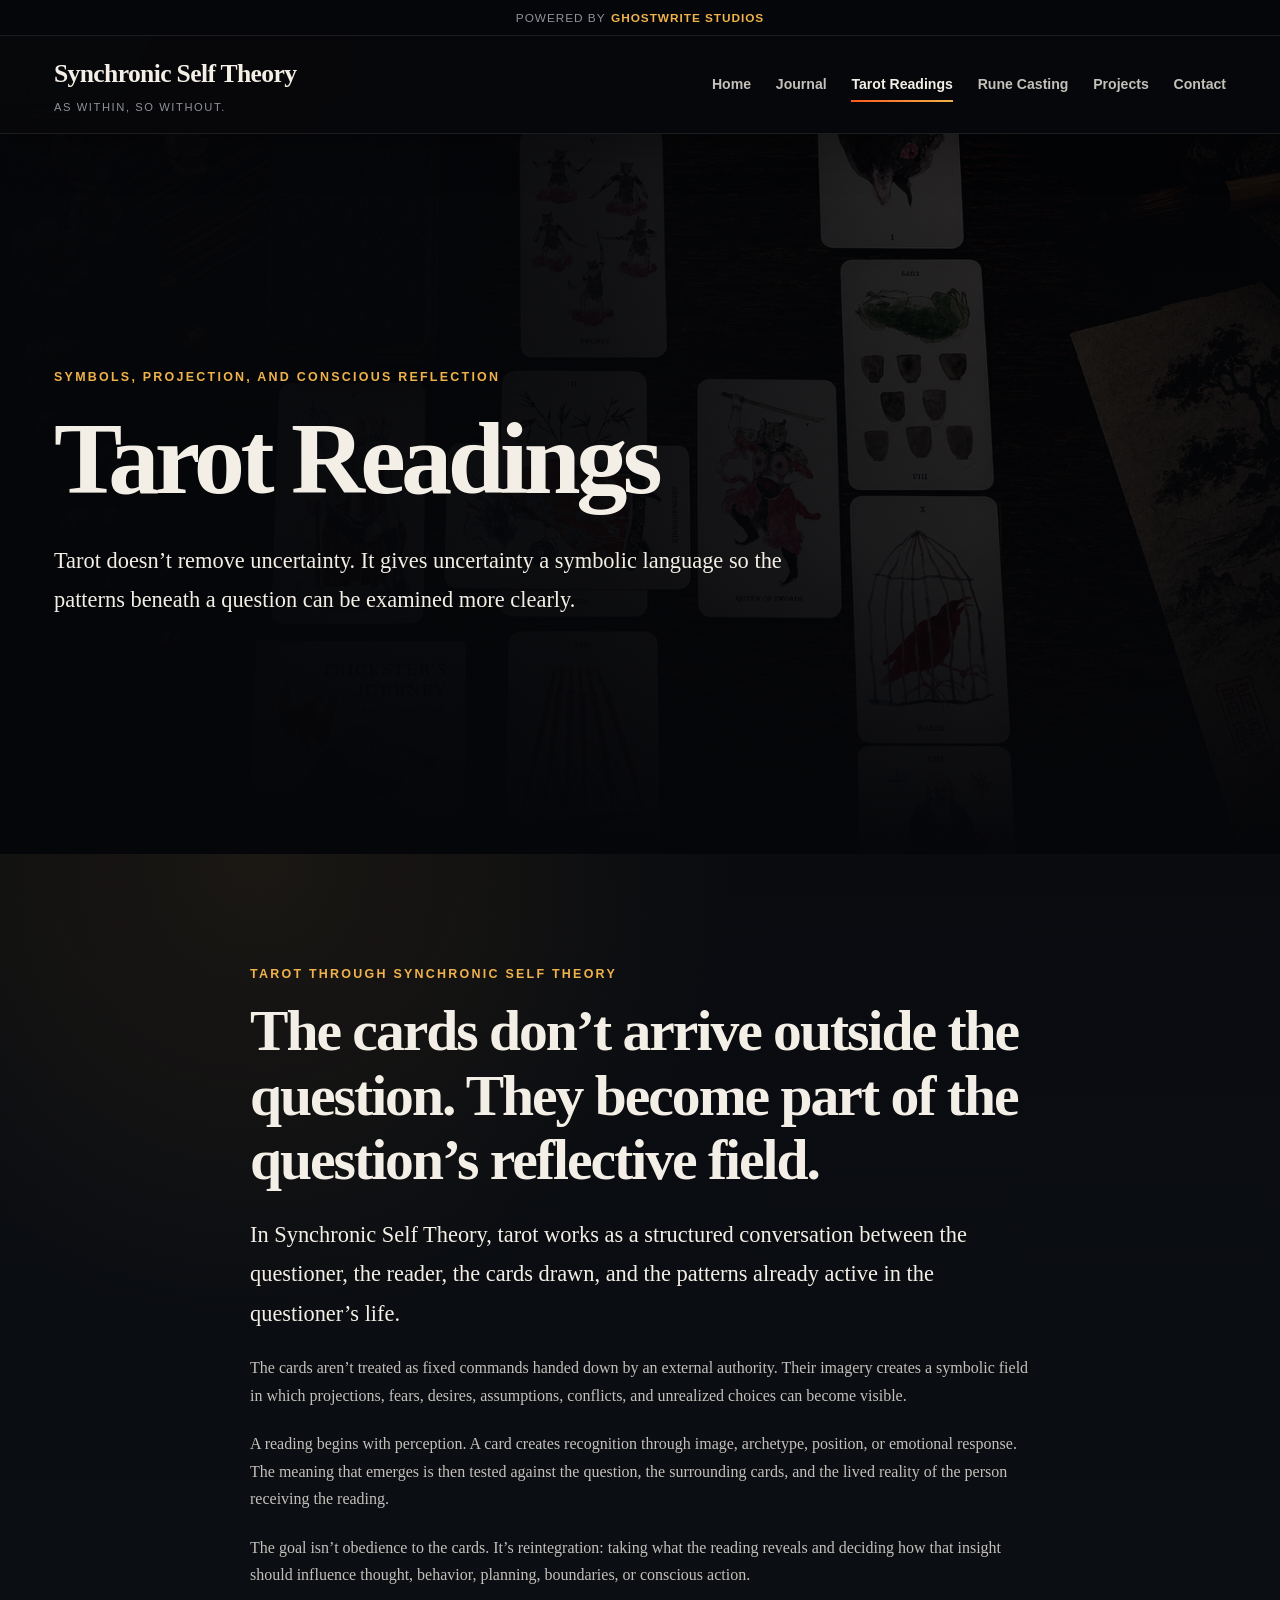
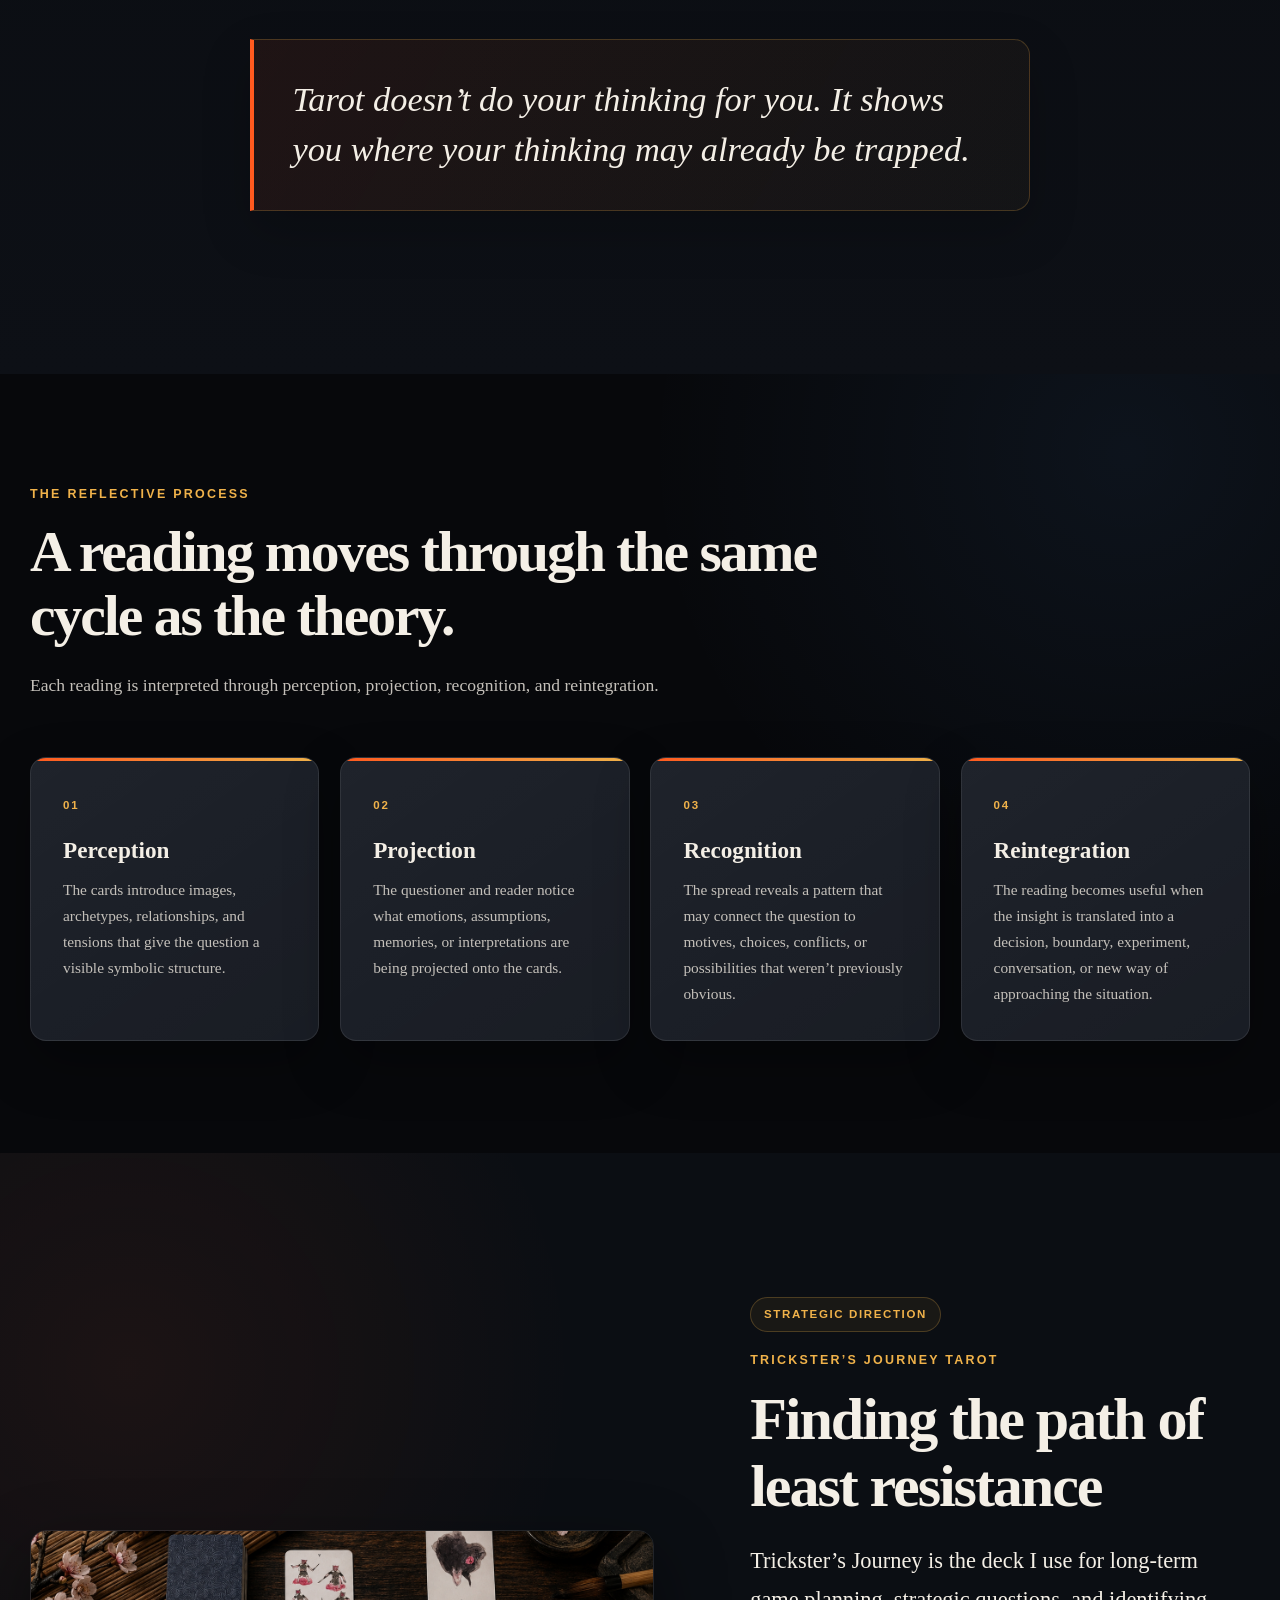
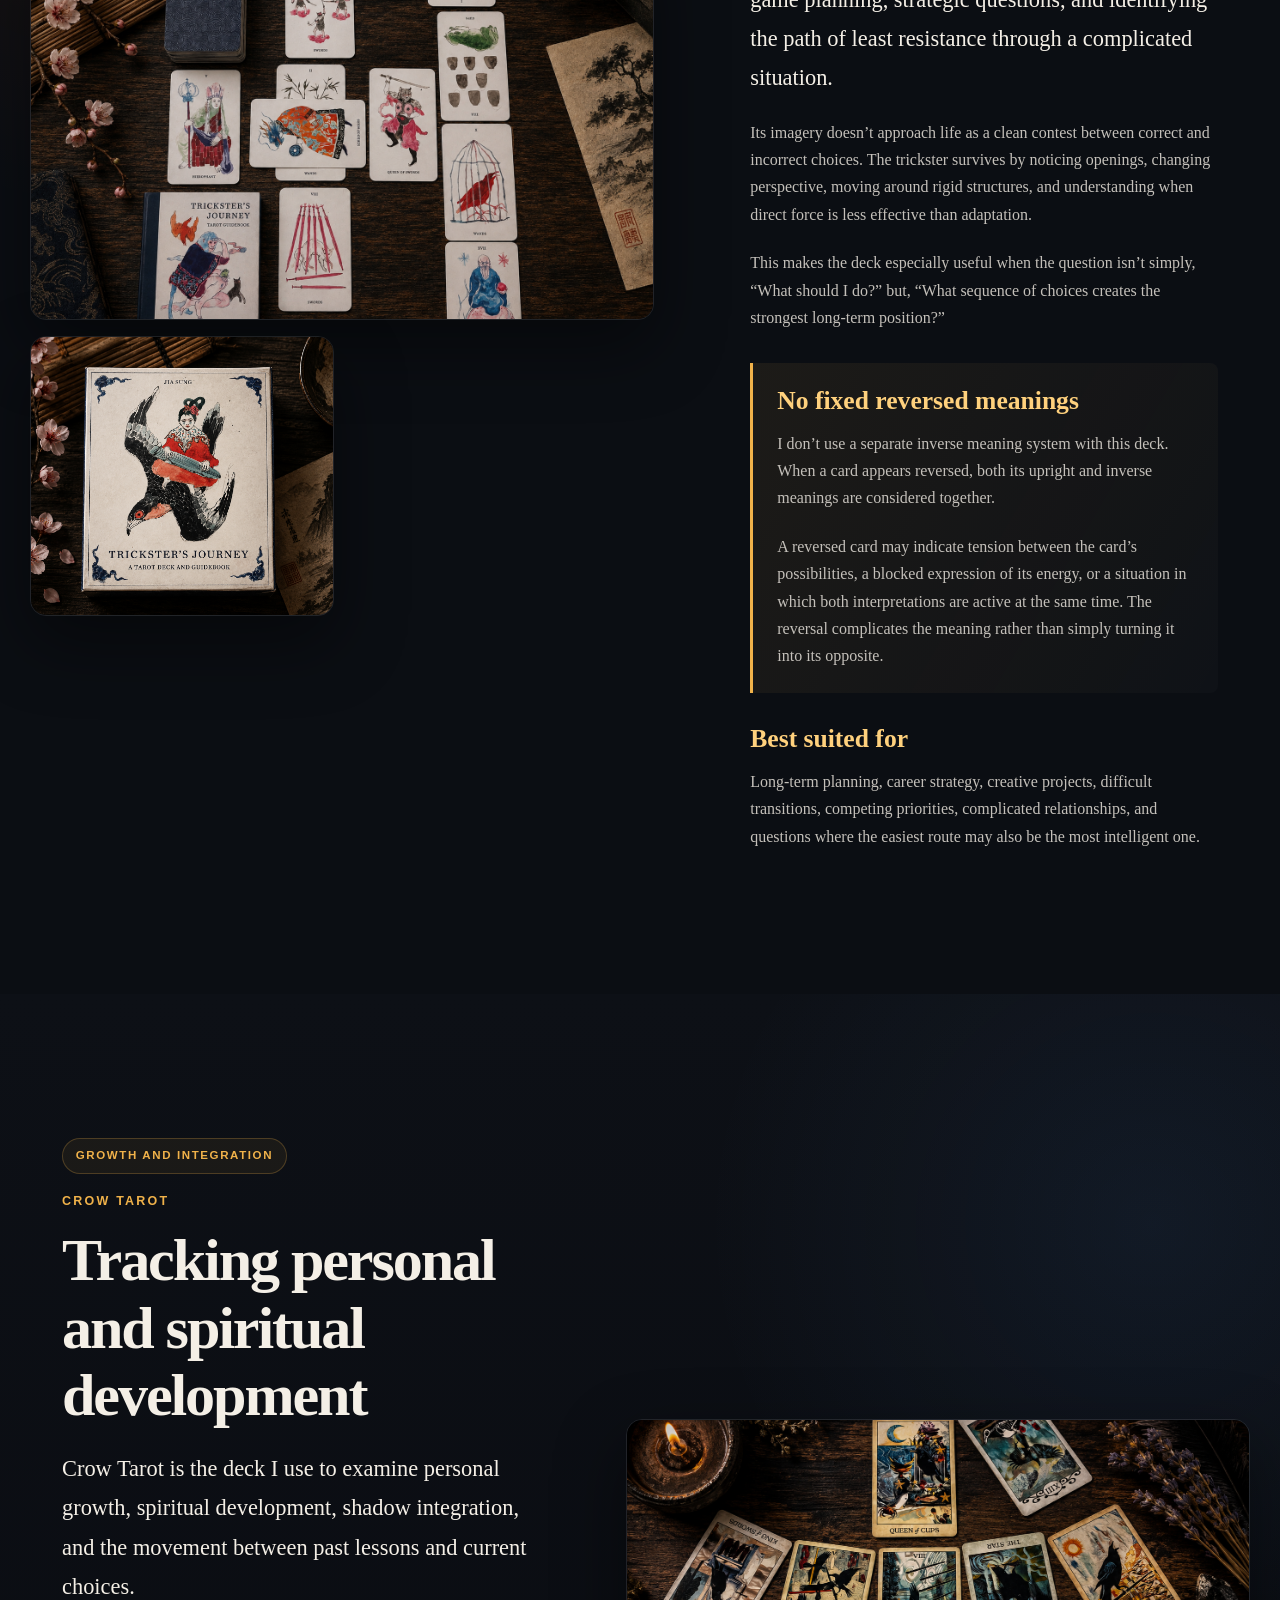
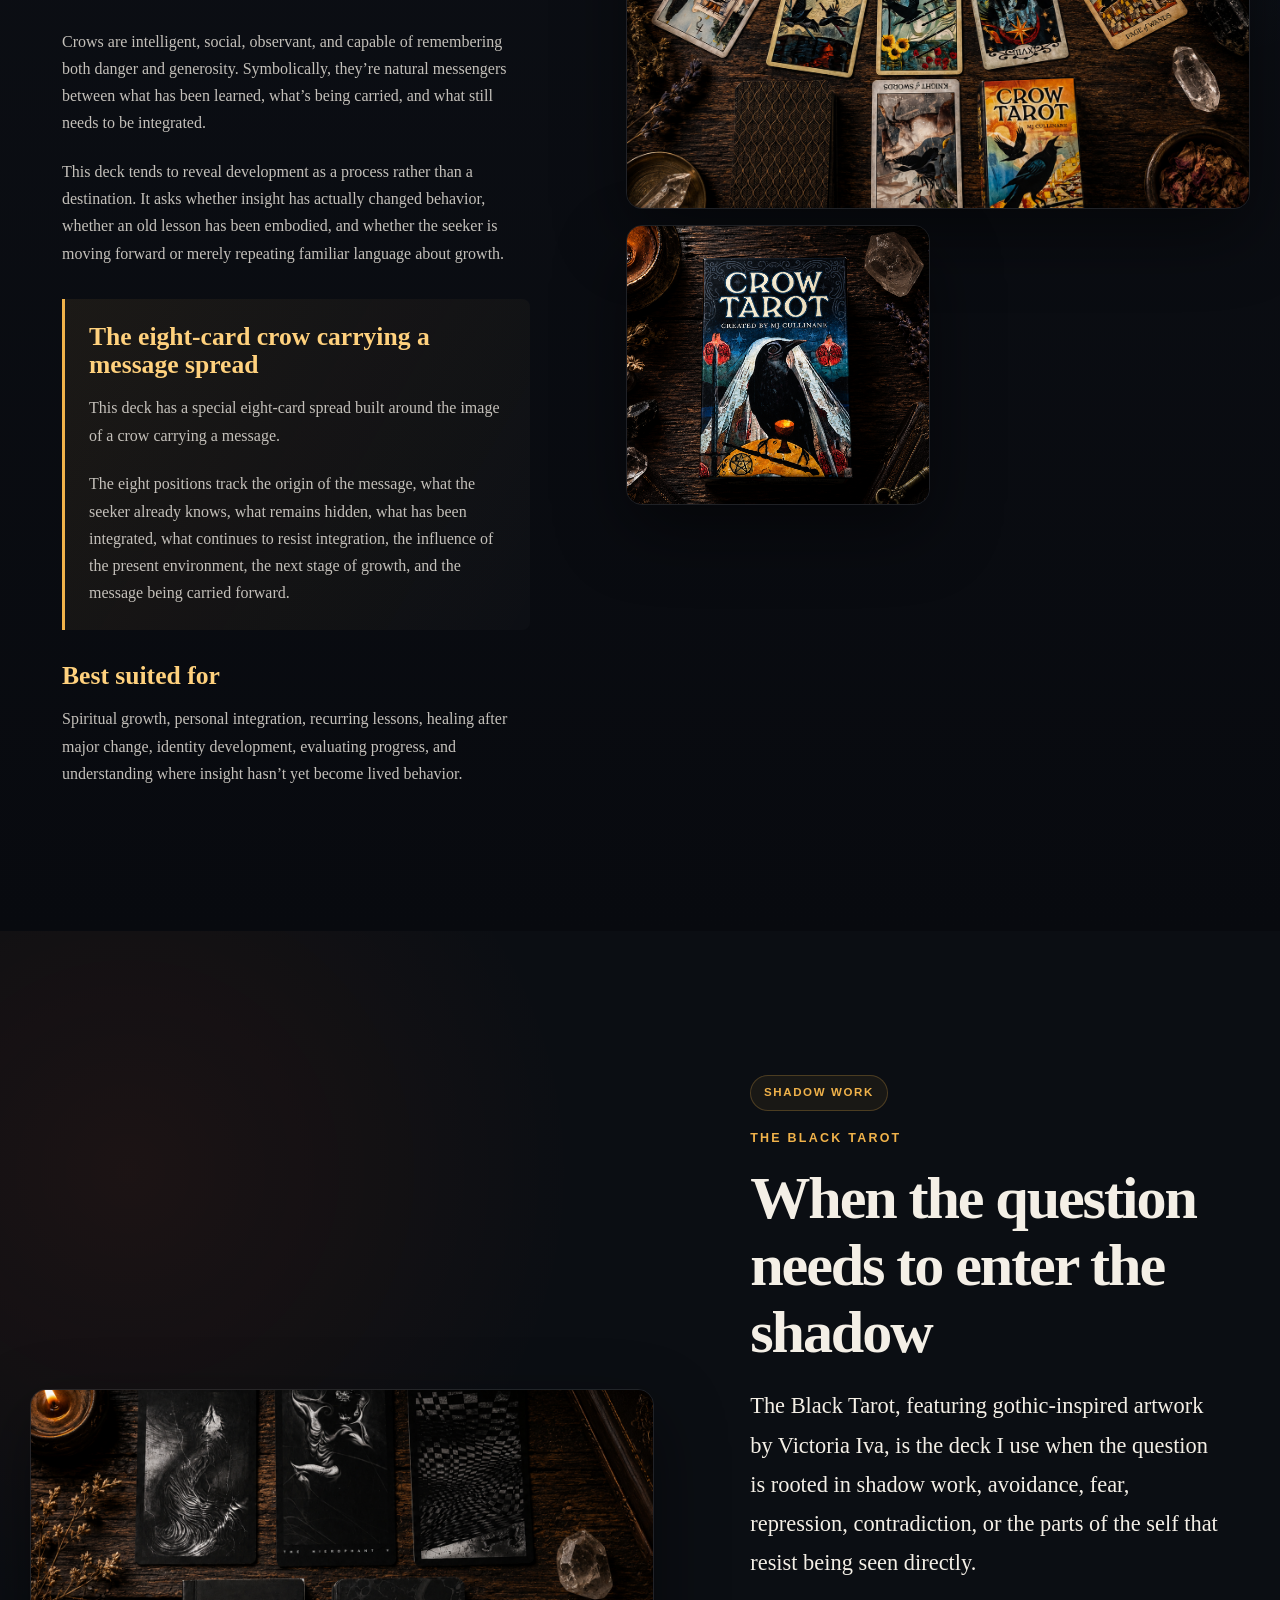
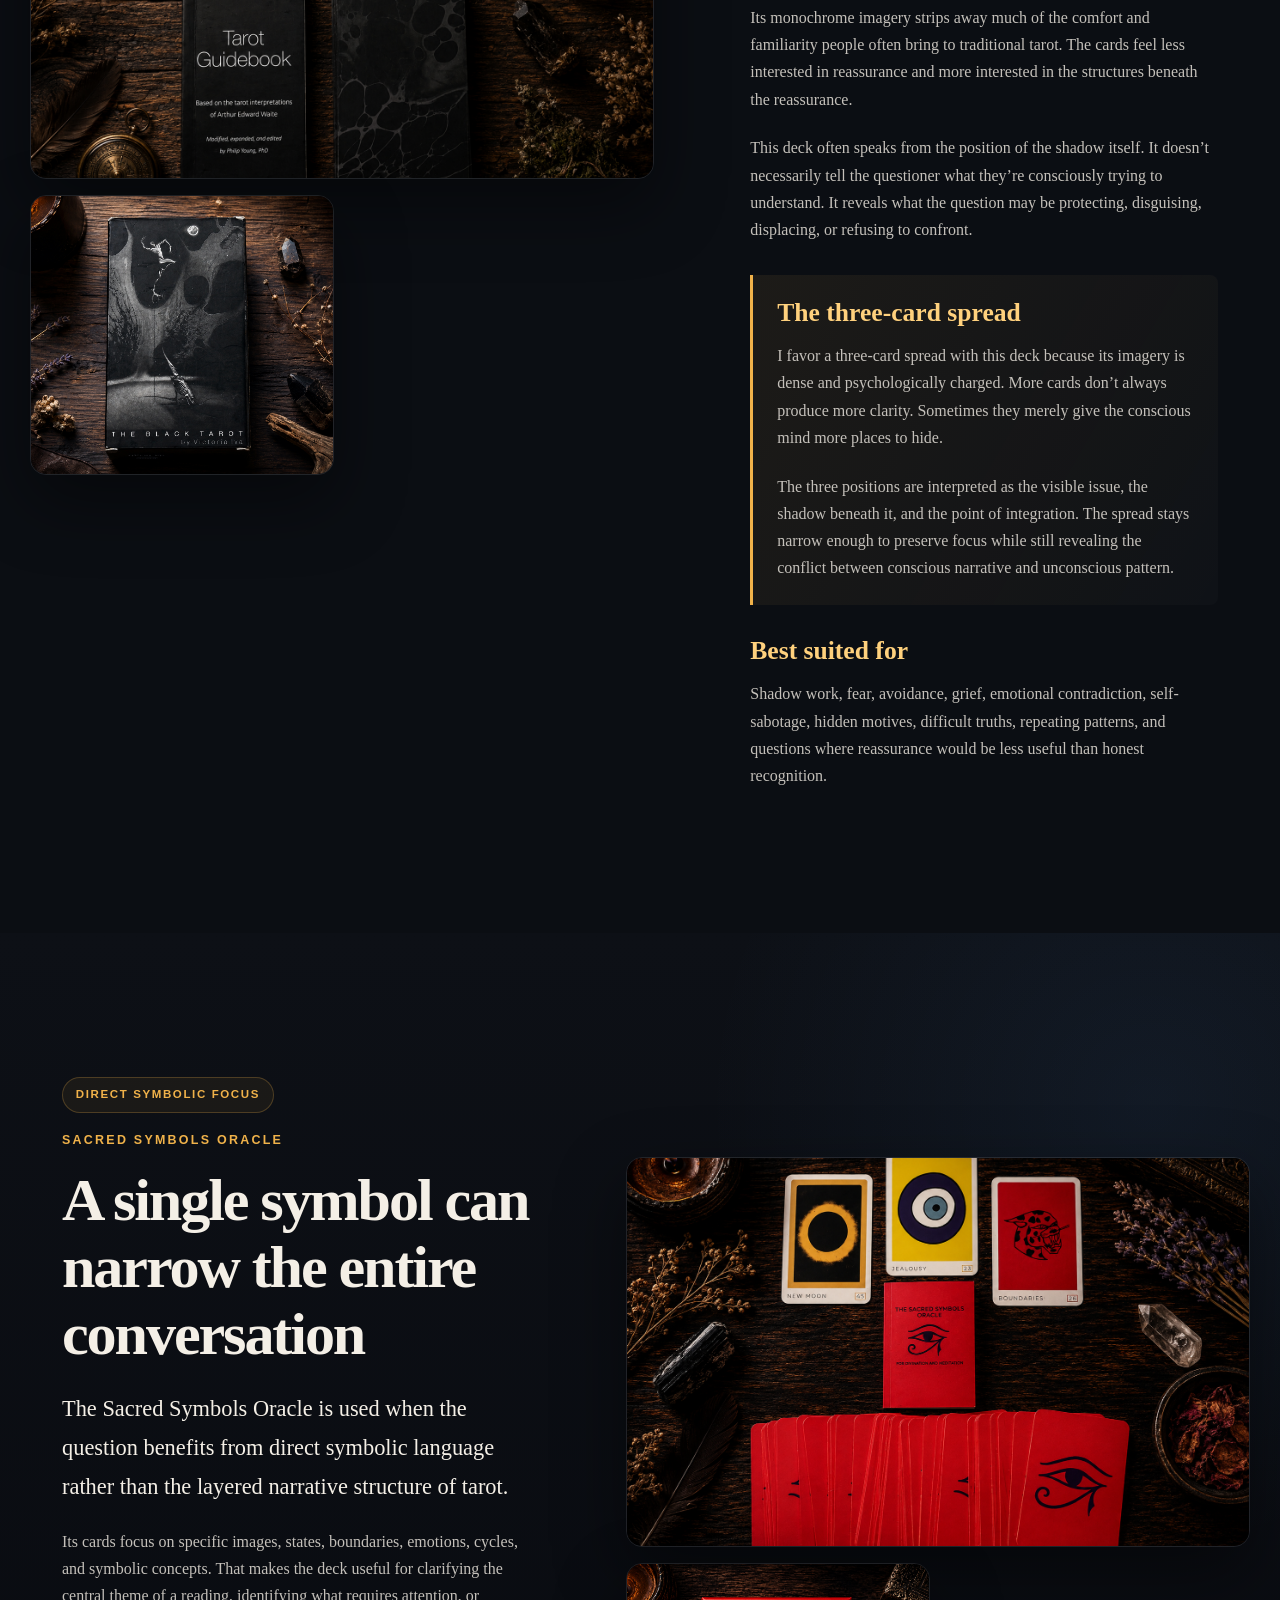
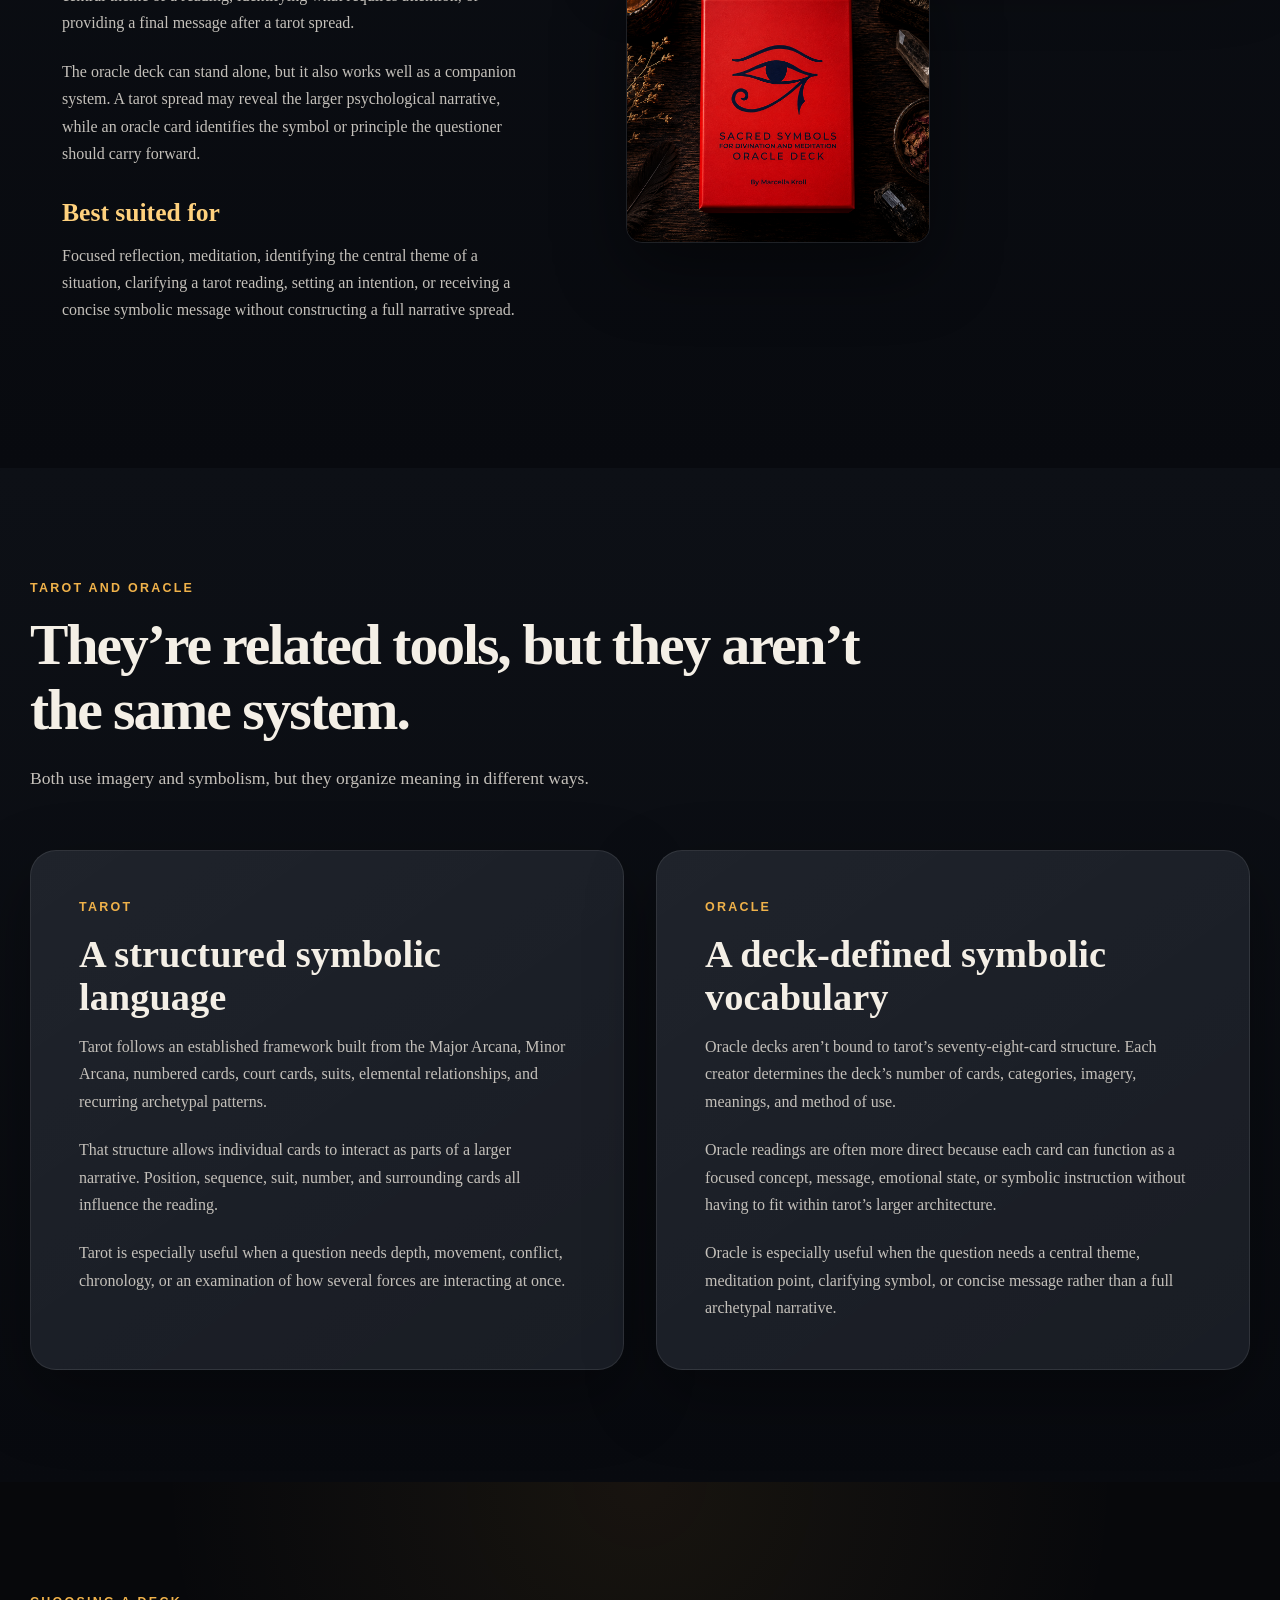
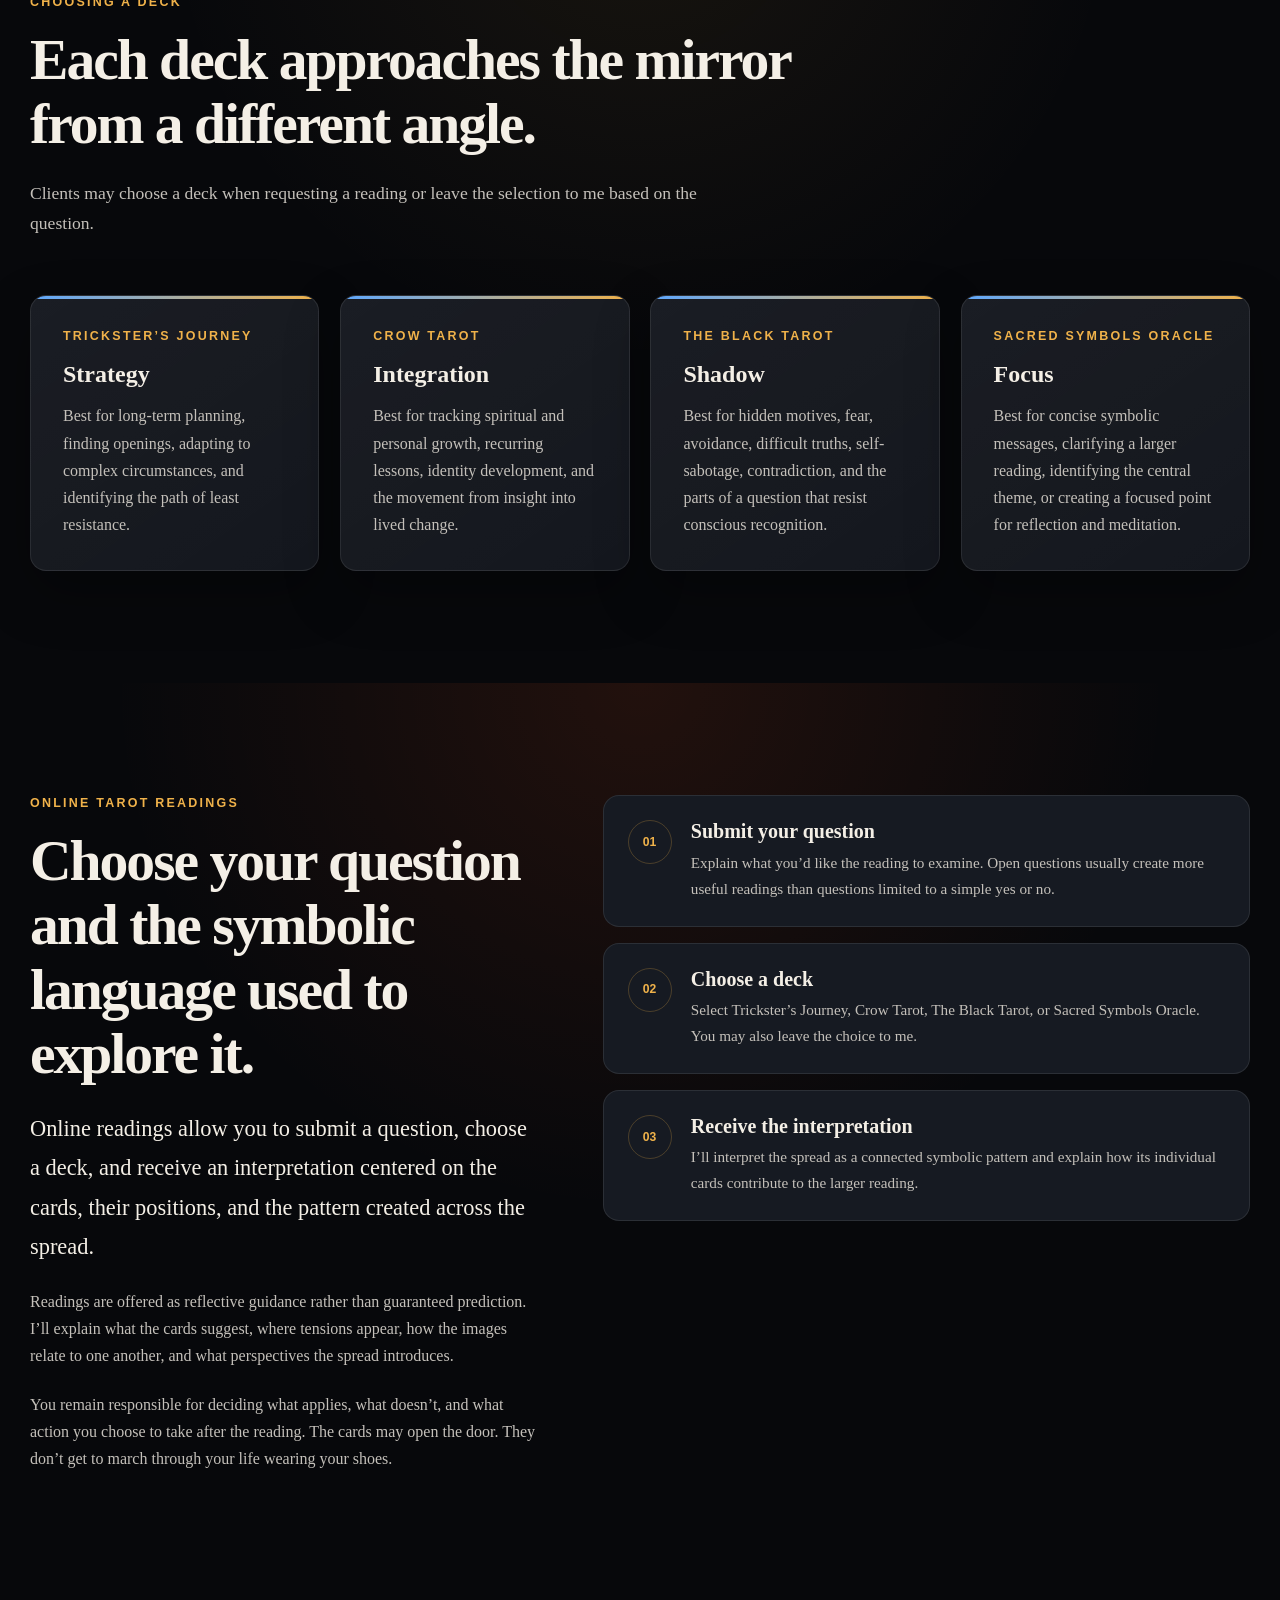
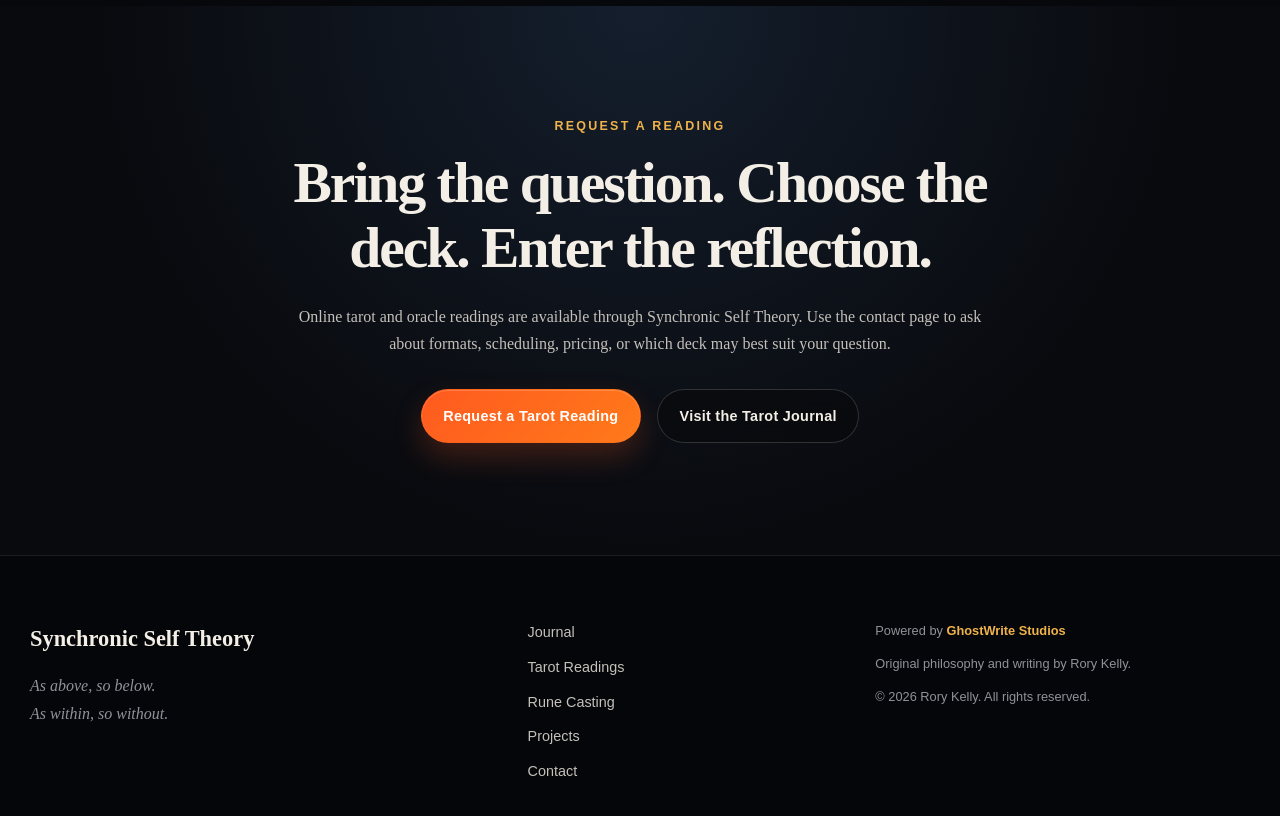
==== commit 4240532d: "Fix tarot image paths" ====
--- a/pages/tarot.html
+++ b/pages/tarot.html
@@ -46,7 +46,7 @@
 
   <meta
     property="og:image"
-    content="https://synchronicselftheory.com/trickster-spread(1).png"
+    content="https://synchronicselftheory.com/trickster-spread.png"
   >
 
   <link
@@ -78,7 +78,7 @@
       position: absolute;
       inset: 0;
       z-index: -3;
-      background-image: url("../trickster-spread(1).png");
+      background-image: url("../trickster-spread.png");
       background-position: center 48%;
       background-size: cover;
       content: "";
@@ -904,7 +904,7 @@
 
           <figure>
             <img
-              src="../trickster-spread(1).png"
+              src="../trickster-spread.png"
               alt="Trickster's Journey tarot deck spread across a dark wooden table with Japanese-inspired artwork and guidebook"
               loading="lazy"
             >
@@ -912,7 +912,7 @@
 
           <figure>
             <img
-              src="../trickster-deck(1).png"
+              src="../trickster-deck.png"
               alt="Trickster's Journey tarot deck and guidebook by Jia Sung"
               loading="lazy"
             >
@@ -1006,7 +1006,7 @@
 
           <figure>
             <img
-              src="../crow-spread(1).png"
+              src="../crow-spread.png"
               alt="Crow Tarot cards arranged in an eight-card spread on a dark wooden table"
               loading="lazy"
             >
@@ -1014,7 +1014,7 @@
 
           <figure>
             <img
-              src="../crow-deck(1).png"
+              src="../crow-deck.png"
               alt="Crow Tarot deck box created by MJ Cullinane"
               loading="lazy"
             >
@@ -1108,7 +1108,7 @@
 
           <figure>
             <img
-              src="../black-spread(1).png"
+              src="../black-spread.png"
               alt="The Black Tarot cards arranged in a dark gothic spread beside the guidebook"
               loading="lazy"
             >
@@ -1116,7 +1116,7 @@
 
           <figure>
             <img
-              src="../black-deck(1).png"
+              src="../black-deck.png"
               alt="The Black Tarot deck box featuring gothic monochrome artwork by Victoria Iva"
               loading="lazy"
             >
@@ -1213,7 +1213,7 @@
 
           <figure>
             <img
-              src="../oracle-spread(1).png"
+              src="../oracle-spread.png"
               alt="Sacred Symbols Oracle cards arranged on a dark wooden table with the red guidebook and deck"
               loading="lazy"
             >
@@ -1221,7 +1221,7 @@
 
           <figure>
             <img
-              src="../oracle-deck(1).png"
+              src="../oracle-deck.png"
               alt="Sacred Symbols Oracle Deck for Divination and Meditation by Marcella Kroll"
               loading="lazy"
             >
